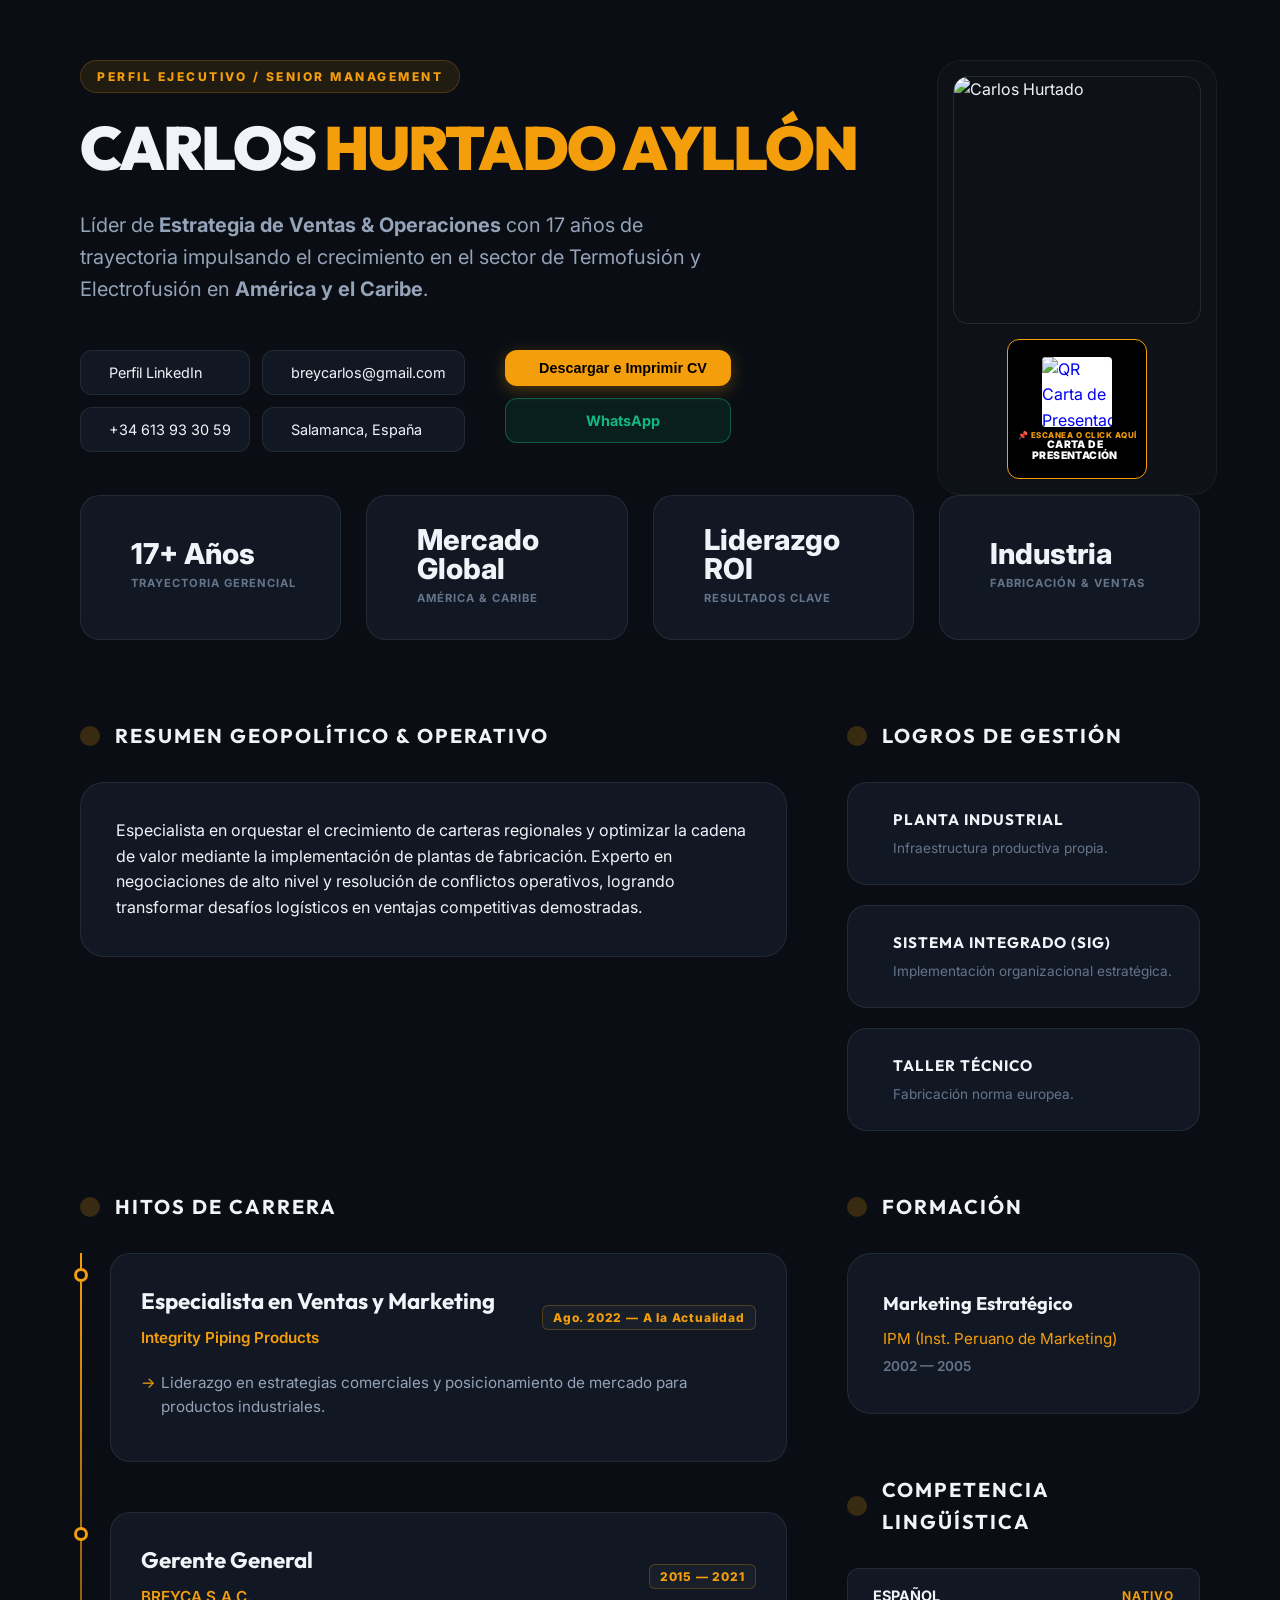
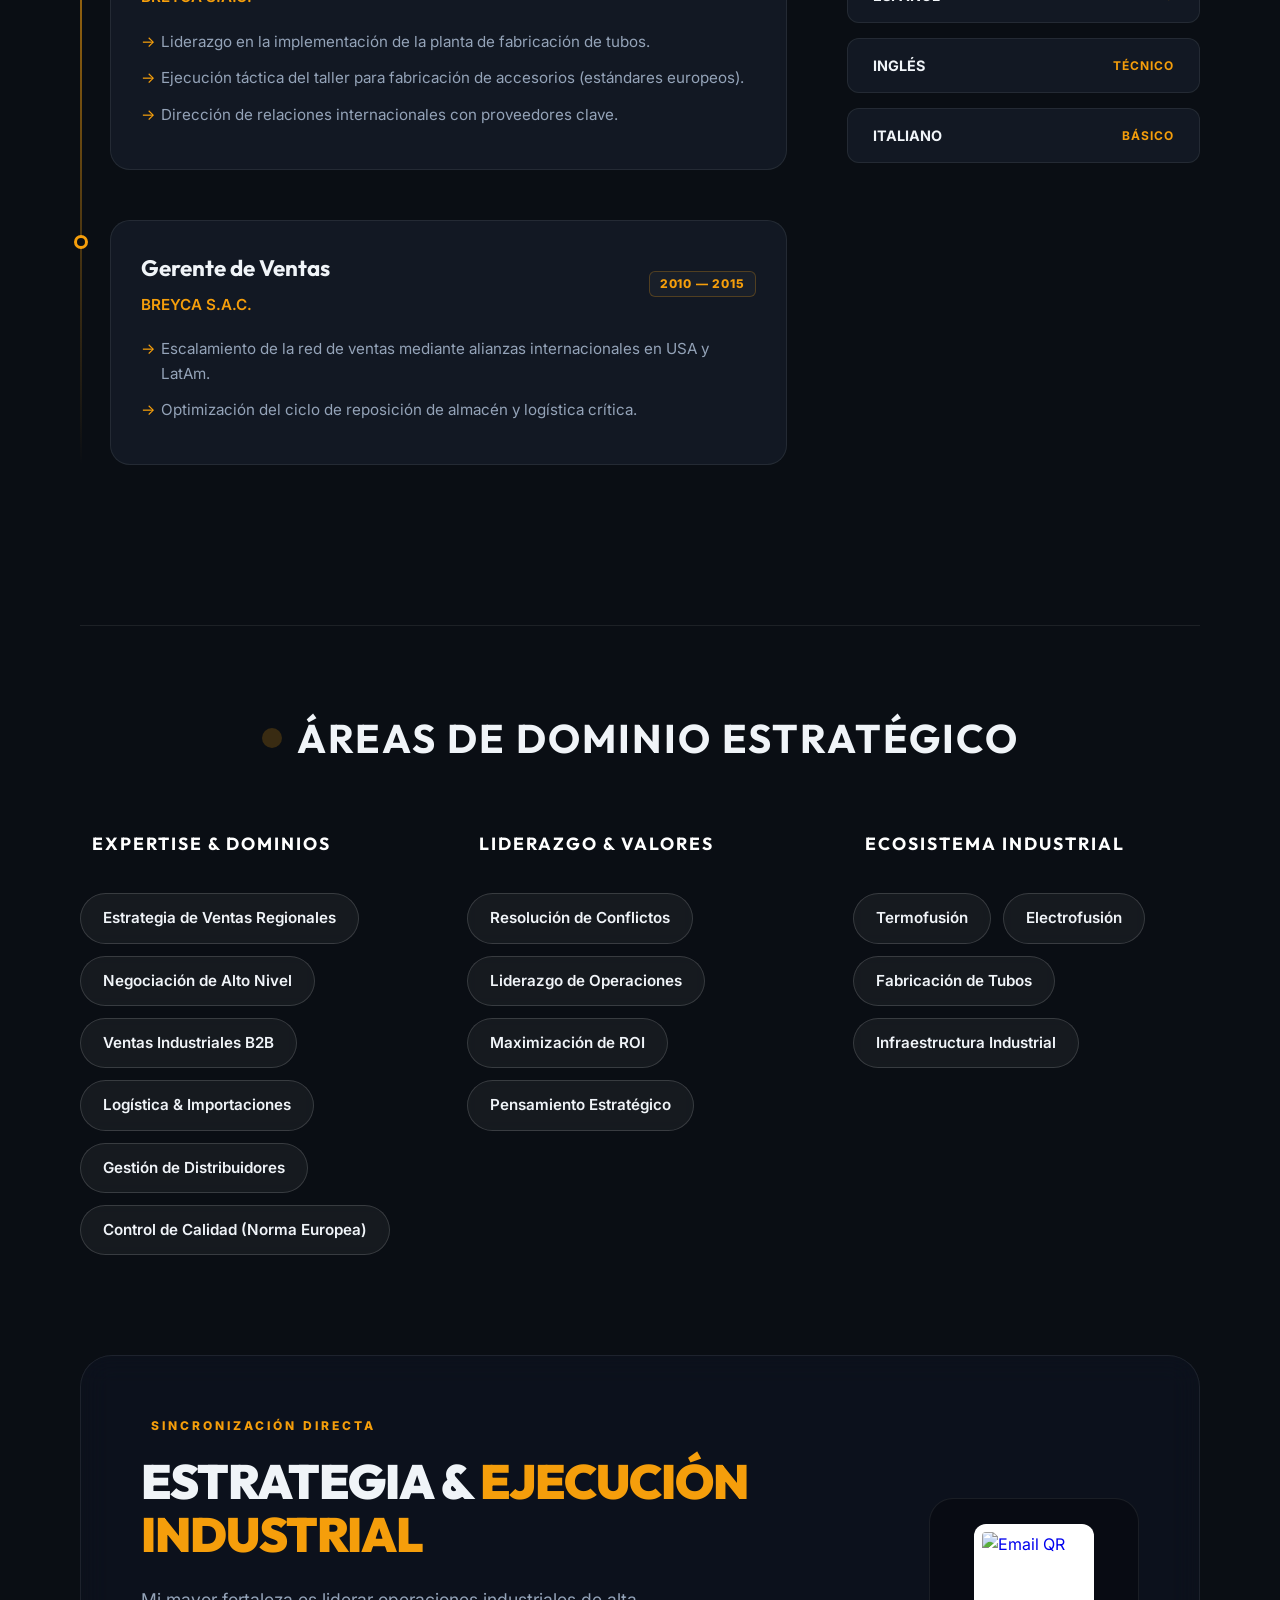
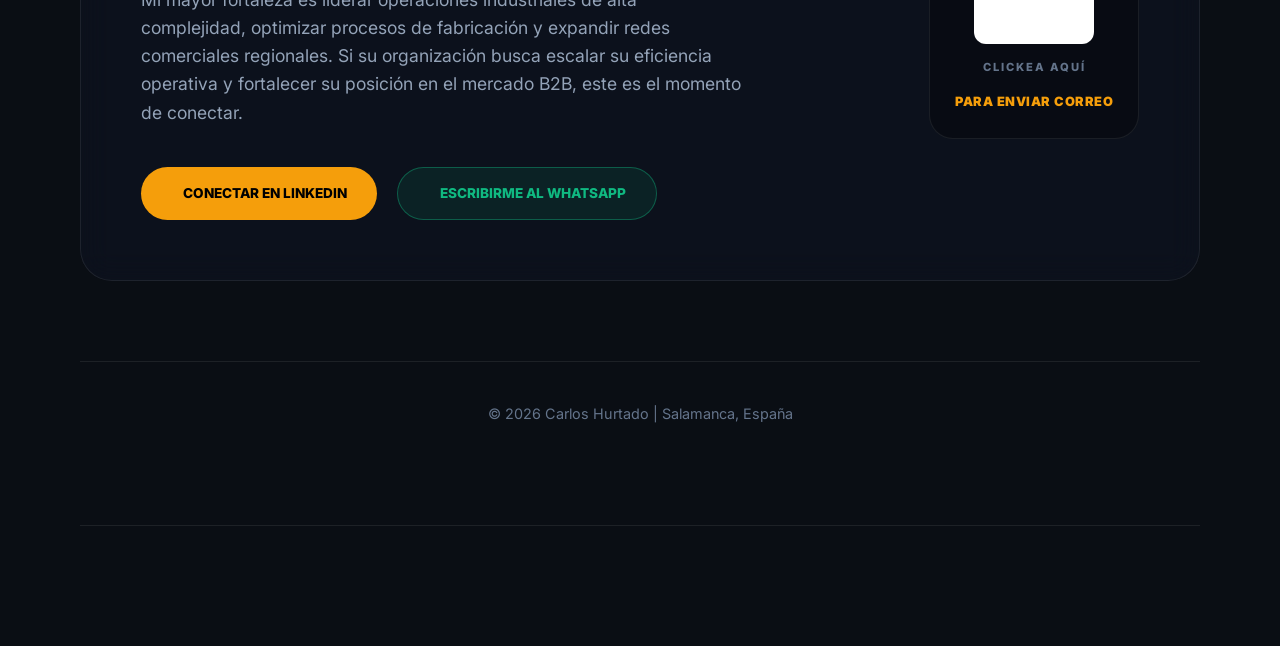
==== index.html @ 8d62ec19 "Update index.html" ====
<!DOCTYPE html>
<html lang="es">
<head>
    <meta charset="UTF-8">
    <meta name="viewport" content="width=device-width, initial-scale=1.0">
    <title>Carlos Hurtado | Senior Executive Manager - Industrial & Supply Chain</title>
    <!-- Google Fonts: Inter & Outfit -->
    <link rel="preconnect" href="https://fonts.googleapis.com">
    <link rel="preconnect" href="https://fonts.gstatic.com" crossorigin>
    <link href="https://fonts.googleapis.com/css2?family=Inter:wght@300;400;600;700&family=Outfit:wght@400;700;800&display=swap" rel="stylesheet">
    <!-- Ionicons -->
    <script type="module" src="https://unpkg.com/ionicons@7.1.0/dist/ionicons/ionicons.esm.js"></script>
    <script nomodule src="https://unpkg.com/ionicons@7.1.0/dist/ionicons/ionicons.js"></script>
    <link rel="stylesheet" href="style.css?v=5.0">
    <style>
        /* INLINE CSS TO CRUSH SAFARI CACHE ISSUES */
        @media (max-width: 768px) {
            /* TABS LOGIC - 2 TABS EXTREMELY SPECIFIC */
            /* Tab 1: PERFIL */
            body.tab-perfil .sidebar-column,
            body.tab-perfil #section-skills,
            body.tab-perfil .executive-synchro-footer {
                display: none !important;
            }

            body.tab-perfil #section-hero,
            body.tab-perfil .metrics-grid,
            body.tab-perfil .main-column {
                display: block !important;
            }

            /* Tab 2: CAMPOS */
            body.tab-campos #section-hero,
            body.tab-campos .metrics-grid,
            body.tab-campos .main-column {
                display: none !important;
            }

            body.tab-campos .sidebar-column,
            body.tab-campos #section-skills {
                display: block !important;
            }

            body.tab-campos .executive-synchro-footer {
                display: flex !important;
                margin-top: 0;
            }
        }
    </style>
</head>
<body class="dark-theme tab-perfil">
    <div class="web-cv-container">
        <!-- Hero Section -->
        <div class="hero-section" id="section-hero">
            <div class="hero-content">
                <div class="hero-text">
                    <div class="executive-badge">PERFIL EJECUTIVO / SENIOR MANAGEMENT</div>
                    <h1 class="hero-name">CARLOS <span class="accent-text">HURTADO AYLLÓN</span></h1>
                    <p class="hero-role">
                        Líder de <b>Estrategia de Ventas & Operaciones</b> con 17 años de trayectoria impulsando el crecimiento en el sector de Termofusión y Electrofusión en <b>América y el Caribe</b>.
                    </p>
                    
                    <div class="contact-interface">
                        <div class="contact-left-grid">
                            <a href="https://www.linkedin.com/in/carlos-alberto-hurtado-ayllon-55a14358" target="_blank" class="info-pill">
                                <ion-icon name="logo-linkedin" class="icon-linkedin"></ion-icon>
                                <span>Perfil LinkedIn</span>
                            </a>
                            <a href="mailto:breycarlos@gmail.com" class="info-pill">
                                <ion-icon name="mail" class="icon-email"></ion-icon>
                                <span>breycarlos@gmail.com</span>
                            </a>
                            <a href="tel:+34613933059" class="info-pill">
                                <ion-icon name="call" class="icon-phone"></ion-icon>
                                <span>+34 613 93 30 59</span>
                            </a>
                            <div class="info-pill">
                                <ion-icon name="location" class="icon-location"></ion-icon>
                                <span>Salamanca, España</span>
                            </div>
                        </div>
                        <div class="contact-right-actions">
                            <button type="button" onclick="window.print();" class="action-btn download-btn" id="downloadBtn">
                                <ion-icon name="cloud-download-outline"></ion-icon>
                                <span>Descargar e Imprimir CV</span>
                            </button>
                            <a href="https://wa.me/34613933059" target="_blank" class="action-btn whatsapp-btn">
                                <ion-icon name="logo-whatsapp"></ion-icon>
                                <span>WhatsApp</span>
                            </a>
                        </div>
                    </div>
                </div>

                <div class="hero-visual-container">
                    <div class="hero-sidebar">
                        <div class="profile-photo-container">
                            <img src="foto carlos1.png" alt="Carlos Hurtado" class="profile-photo">
                        </div>
                        <!-- Interaction Card: Letter & QR -->
                        <div class="qr-impact-footer">
                            <a href="carta.html" class="cover-letter-card">
                                <div class="qr-visual">
                                <!-- Real QR Code Generator API -->
                                <img src="https://quickchart.io/qr?text=carta.html&size=150&margin=1" alt="QR Carta de Presentación" style="width: 100%; height: 100%; border-radius: 4px;">
                            </div>
                                <div class="card-footer-info">
                                    <span class="qr-instruction">📌 ESCANEA O CLICK AQUÍ</span>
                                    <div class="cta-line">
                                        <span class="cta-text">CARTA DE PRESENTACIÓN</span>
                                        <ion-icon name="open-outline" style="color: #fff; font-size: 0.8rem;"></ion-icon>
                                    </div>
                                </div>
                            </a>
                        </div>
                    </div>
                </div>
            </div>

        <!-- Metric Cards Grid -->
        <div class="metrics-grid" id="section-metrics">
            <div class="metric-card">
                <ion-icon name="time-outline" class="metric-icon"></ion-icon>
                <div class="metric-content">
                    <span class="metric-value">17+ Años</span>
                    <span class="metric-label">TRAYECTORIA GERENCIAL</span>
                </div>
            </div>
            <div class="metric-card">
                <ion-icon name="globe-outline" class="metric-icon"></ion-icon>
                <div class="metric-content">
                    <span class="metric-value">Mercado Global</span>
                    <span class="metric-label">AMÉRICA & CARIBE</span>
                </div>
            </div>
            <div class="metric-card">
                <ion-icon name="trending-up-outline" class="metric-icon"></ion-icon>
                <div class="metric-content">
                    <span class="metric-value">Liderazgo ROI</span>
                    <span class="metric-label">RESULTADOS CLAVE</span>
                </div>
            </div>
            <div class="metric-card">
                <ion-icon name="business-outline" class="metric-icon"></ion-icon>
                <div class="metric-content">
                    <span class="metric-value">Industria</span>
                    <span class="metric-label">FABRICACIÓN & VENTAS</span>
                </div>
            </div>
        </div>

        <!-- PAGE 1 BLOCK: Resumen + Logros -->
        <div class="content-layout" id="layout-1">
            <div class="main-column">
                <section class="content-section">
                    <div class="section-header">
                        <ion-icon name="analytics-outline"></ion-icon>
                        <h2>Resumen Geopolítico & Operativo</h2>
                    </div>
                    <div class="glass-card summary-card">
                        <p>
                            Especialista en orquestar el crecimiento de carteras regionales y optimizar la cadena de valor mediante la implementación de plantas de fabricación. Experto en negociaciones de alto nivel y resolución de conflictos operativos, logrando transformar desafíos logísticos en ventajas competitivas demostradas.
                        </p>
                    </div>
                </section>
            </div>

            <div class="sidebar-column">
                <section class="content-section">
                    <div class="section-header">
                        <ion-icon name="trophy-outline"></ion-icon>
                        <h2>Logros de Gestión</h2>
                    </div>
                    <div class="evolution-list">
                        <div class="evolution-item">
                            <ion-icon name="business-outline" class="evolution-icon"></ion-icon>
                            <div class="evolution-info">
                                <h3>PLANTA INDUSTRIAL</h3>
                                <p>Infraestructura productiva propia.</p>
                            </div>
                        </div>
                        <div class="evolution-item">
                            <ion-icon name="shield-checkmark-outline" class="evolution-icon"></ion-icon>
                            <div class="evolution-info">
                                <h3>SISTEMA INTEGRADO (SIG)</h3>
                                <p>Implementación organizacional estratégica.</p>
                            </div>
                        </div>
                        <div class="evolution-item">
                            <ion-icon name="settings-outline" class="evolution-icon"></ion-icon>
                            <div class="evolution-info">
                                <h3>TALLER TÉCNICO</h3>
                                <p>Fabricación norma europea.</p>
                            </div>
                        </div>
                    </div>
                </section>
            </div>
        </div>

        <!-- PRINT BREAK: Forces NEXT BLOCK to start on Page 2 -->
        <div class="print-page-break"></div>

        <!-- PAGE 2 BLOCK: Hitos de Carrera + Formación + Idiomas -->
        <div class="content-layout" id="layout-2">
            <div class="main-column">
                <section class="content-section">
                    <div class="section-header">
                        <ion-icon name="ribbon-outline"></ion-icon>
                        <h2>Hitos de Carrera</h2>
                    </div>
                    <div class="timeline">
                        <div class="timeline-item">
                            <div class="time-marker"></div>
                            <div class="job-card">
                                <div class="job-header">
                                    <div class="job-title-group">
                                        <h3>Especialista en Ventas y Marketing</h3>
                                        <span class="job-company">Integrity Piping Products</span>
                                    </div>
                                    <span class="job-date">Ago. 2022 — A la Actualidad</span>
                                </div>
                                <ul class="job-highlights">
                                    <li>Liderazgo en estrategias comerciales y posicionamiento de mercado para productos industriales.</li>
                                </ul>
                            </div>
                        </div>

                        <div class="timeline-item">
                            <div class="time-marker"></div>
                            <div class="job-card">
                                <div class="job-header">
                                    <div class="job-title-group">
                                        <h3>Gerente General</h3>
                                        <span class="job-company">BREYCA S.A.C.</span>
                                    </div>
                                    <span class="job-date">2015 — 2021</span>
                                </div>
                                <ul class="job-highlights">
                                    <li>Liderazgo en la implementación de la planta de fabricación de tubos.</li>
                                    <li>Ejecución táctica del taller para fabricación de accesorios (estándares europeos).</li>
                                    <li>Dirección de relaciones internacionales con proveedores clave.</li>
                                </ul>
                            </div>
                        </div>

                        <div class="timeline-item">
                            <div class="time-marker"></div>
                            <div class="job-card">
                                <div class="job-header">
                                    <div class="job-title-group">
                                        <h3>Gerente de Ventas</h3>
                                        <span class="job-company">BREYCA S.A.C.</span>
                                    </div>
                                    <span class="job-date">2010 — 2015</span>
                                </div>
                                <ul class="job-highlights">
                                    <li>Escalamiento de la red de ventas mediante alianzas internacionales en USA y LatAm.</li>
                                    <li>Optimización del ciclo de reposición de almacén y logística crítica.</li>
                                </ul>
                            </div>
                        </div>
                    </div>
                </section>
            </div>

            <div class="sidebar-column">
                <section class="content-section">
                    <div class="section-header">
                        <ion-icon name="school-outline"></ion-icon>
                        <h2>Formación</h2>
                    </div>
                    <div class="glass-card education-card">
                        <h3>Marketing Estratégico</h3>
                        <p class="edu-inst">IPM (Inst. Peruano de Marketing)</p>
                        <p class="edu-date">2002 — 2005</p>
                    </div>
                </section>

                <section class="content-section">
                    <div class="section-header">
                        <ion-icon name="language-outline"></ion-icon>
                        <h2>Competencia Lingüística</h2>
                    </div>
                    <div class="languages-grid">
                        <div class="lang-tag">ESPAÑOL<span>Nativo</span></div>
                        <div class="lang-tag">INGLÉS<span>Técnico</span></div>
                        <div class="lang-tag">ITALIANO<span>Básico</span></div>
                    </div>
                </section>
            </div>
        </div>

        <footer class="footer-skills" id="section-skills">
            <div class="section-header center">
                <ion-icon name="analytics-outline"></ion-icon>
                <h2>Áreas de Dominio Estratégico</h2>
            </div>
            
            <div class="skills-universe">
                <div class="skill-group">
                    <h3><ion-icon name="people-outline"></ion-icon> Expertise & Dominios</h3>
                    <div class="skill-tags">
                        <span>Estrategia de Ventas Regionales</span>
                        <span>Negociación de Alto Nivel</span>
                        <span>Ventas Industriales B2B</span>
                        <span>Logística & Importaciones</span>
                        <span>Gestión de Distribuidores</span>
                        <span>Control de Calidad (Norma Europea)</span>
                    </div>
                </div>
                <div class="skill-group">
                    <h3><ion-icon name="ribbon-outline"></ion-icon> Liderazgo & Valores</h3>
                    <div class="skill-tags">
                        <span>Resolución de Conflictos</span>
                        <span>Liderazgo de Operaciones</span>
                        <span>Maximización de ROI</span>
                        <span>Pensamiento Estratégico</span>
                    </div>
                </div>
                <div class="skill-group">
                    <h3><ion-icon name="construct-outline"></ion-icon> Ecosistema Industrial</h3>
                    <div class="skill-tags">
                        <span>Termofusión</span>
                        <span>Electrofusión</span>
                        <span>Fabricación de Tubos</span>
                        <span>Infraestructura Industrial</span>
                    </div>
                </div>
            </div>

            <!-- Executive Synchro / Call to Action (Mirroring Hjalmar) - Moved to Final Bottom -->
            <div class="executive-synchro-footer" id="section-synchro">
                <div class="synchro-content">
                    <span class="synchro-tag"><ion-icon name="radio-outline"></ion-icon> SINCRONIZACIÓN DIRECTA</span>
                    <h2>ESTRATEGIA & <span class="accent-text">EJECUCIÓN INDUSTRIAL</span></h2>
                    <p>
                        Mi mayor fortaleza es liderar operaciones industriales de alta complejidad, optimizar procesos de fabricación y expandir redes comerciales regionales. Si su organización busca escalar su eficiencia operativa y fortalecer su posición en el mercado B2B, este es el momento de conectar.
                    </p>
                    <div class="synchro-actions">
                        <a href="https://www.linkedin.com/in/carlos-alberto-hurtado-ayllon-55a14358" target="_blank" class="synchro-btn linkedin-btn">
                            <ion-icon name="logo-linkedin"></ion-icon> CONECTAR EN LINKEDIN
                        </a>
                        <a href="https://wa.me/34613933059" target="_blank" class="synchro-btn whatsapp-btn">
                            <ion-icon name="logo-whatsapp"></ion-icon> ESCRIBIRME AL WHATSAPP
                        </a>
                    </div>
                </div>
                <!-- Interactive Mail QR Box -->
                <div class="synchro-qr-box">
                    <a href="mailto:breycarlos@gmail.com" class="mail-qr-card">
                        <div class="qr-placeholder">
                            <img src="https://quickchart.io/qr?text=mailto:breycarlos@gmail.com&size=120&margin=1" alt="Email QR" style="width: 100%; height: 100%; border-radius: 4px;">
                        </div>
                        <span class="qr-cta-text">CLICKEA AQUÍ</span>
                        <span class="qr-sub-text">PARA ENVIAR CORREO</span>
                    </a>
                </div>
            </div>

            <div class="footer-bottom">
                <span>© 2026 Carlos Hurtado | Salamanca, España</span>
            </div>
        </footer>
    </div>
    
    <!-- MOBILE NAVIGATION TABS (2 Tabs) -->
    <nav class="mobile-nav no-print">
        <button class="nav-item active" onclick="showTab('perfil')">
            <ion-icon name="person-circle-outline"></ion-icon>
            <span>Perfil</span>
        </button>
        <button class="nav-item" onclick="showTab('campos')">
            <ion-icon name="list-outline"></ion-icon>
            <span>Más Info</span>
        </button>
    </nav>

    <!-- JavaScript for Tabs and Download -->
    <script>
        function showTab(tabName) {
            // Update body class for CSS targeting
            document.body.className = 'dark-theme tab-' + tabName;
            
            // Update active nav item status
            const navItems = document.querySelectorAll('.nav-item');
            navItems.forEach(item => {
                item.classList.remove('active');
                if (item.getAttribute('onclick').includes("'" + tabName + "'")) {
                    item.classList.add('active');
                }
            });
            
            // Scroll to top
            window.scrollTo({ top: 0, behavior: 'smooth' });
        }

        document.getElementById('downloadBtn').addEventListener('click', function(e) {
            window.print();
        });
    </script>
</body>
</html>
---- style.css ----
:root {
    --primary-bg: #0a0e14;
    --accent: #f59e0b;
    --accent-glow: rgba(245, 158, 11, 0.2);
    --secondary-bg: #1e293b;
    --glass-bg: rgba(30, 41, 59, 0.4);
    --text-primary: #f0f4f8;
    --text-secondary: #94a3b8;
    --text-muted: #64748b;
    --border-color: rgba(255, 255, 255, 0.08);
    --card-shadow: 0 10px 30px -10px rgba(0, 0, 0, 0.5);
    --transition: all 0.3s cubic-bezier(0.4, 0, 0.2, 1);
}

* { margin: 0; padding: 0; box-sizing: border-box; }

body.dark-theme {
    background-color: var(--primary-bg);
    color: var(--text-primary);
    font-family: 'Inter', sans-serif;
    line-height: 1.6;
    overflow-x: hidden;
}

h1, h2, h3 { font-family: 'Outfit', sans-serif; }

.web-cv-container {
    max-width: 1200px;
    margin: 0 auto;
    padding: 60px 40px;
}

/* HERO SECTION */
.hero-section {
    padding-bottom: 60px;
    margin-bottom: 60px;
    border-bottom: 1px solid var(--border-color);
    position: relative;
}

.hero-content {
    display: flex;
    justify-content: space-between;
    align-items: flex-start;
    gap: 80px;
}

.hero-text { flex: 1; }

.hero-tagline {
    font-size: 0.8rem;
    letter-spacing: 4px;
    font-weight: 700;
    color: var(--accent);
    text-transform: uppercase;
    margin-bottom: 15px;
    display: block;
}

.executive-badge {
    background: rgba(245, 158, 11, 0.1);
    color: var(--accent);
    padding: 6px 16px;
    border-radius: 50px;
    font-size: 0.75rem;
    font-weight: 800;
    letter-spacing: 2.5px;
    display: inline-block;
    margin-bottom: 25px;
    border: 1px solid rgba(245, 158, 11, 0.2);
    text-transform: uppercase;
}

.hero-name {
    font-size: 3.8rem; /* Scaled down to fit one line */
    font-weight: 900;
    line-height: 1;
    margin-bottom: 30px;
    letter-spacing: -2px;
    text-transform: uppercase;
    white-space: nowrap; /* Forces Image to stay on one line */
}

.accent-text {
    color: var(--accent);
}

.accent-text { color: var(--accent); }

.hero-role {
    font-size: 1.25rem;
    color: var(--text-secondary);
    max-width: 650px;
    margin-bottom: 45px;
}

/* CONTACT INTERFACE MATCHING IMAGE 5 */
/* HERO ACTIONS INTERFACE (Matching Image 2) */
.contact-interface {
    margin-top: 35px;
    display: flex;
    justify-content: flex-start;
    align-items: flex-start;
    gap: 40px;
}

.contact-left-grid {
    display: grid;
    grid-template-columns: repeat(2, auto);
    gap: 12px;
}

.info-pill {
    display: flex;
    align-items: center;
    gap: 10px;
    padding: 10px 18px;
    background: var(--glass-bg);
    border: 1px solid var(--border-color);
    border-radius: 12px;
    font-size: 0.9rem;
    color: var(--text-primary);
    text-decoration: none;
    white-space: nowrap;
}

.contact-right-actions {
    display: flex;
    flex-direction: column;
    gap: 12px;
}

.action-btn {
    display: flex;
    align-items: center;
    justify-content: center;
    gap: 10px;
    padding: 10px 24px;
    border-radius: 12px;
    font-size: 0.9rem;
    font-weight: 700;
    text-decoration: none;
    transition: var(--transition);
    min-width: 180px;
}

.download-btn {
    background: var(--accent);
    color: #000;
    border: none;
    outline: none;
    cursor: pointer;
    box-shadow: 0 4px 15px rgba(245, 158, 11, 0.3);
}

.download-btn:hover {
    background: #f59e0b;
    transform: translateY(-2px);
    box-shadow: 0 6px 20px rgba(245, 158, 11, 0.4);
}

.download-btn:active {
    transform: translateY(0);
}

.whatsapp-btn {
    background: transparent;
    border: 1.5px solid #10b981;
    color: #10b981;
}

/* VISUAL CONTAINER & PHOTO */
.hero-visual-container {
    flex-shrink: 0;
}

.profile-frame {
    width: 320px;
    height: 320px;
    border-radius: 24px;
    overflow: hidden;
    border: 1px solid var(--border-color);
    box-shadow: var(--card-shadow);
    /* Removed rotation to fix Image 3 */
}

.profile-img { width: 100%; height: 100%; object-fit: cover; }

/* QR BOX (Updated to look like Image 3 but below photo) */
.hero-visual-container {
    flex: 0 0 280px; /* Reduced further to ensure name fits and sidebar doesn't overflow */
}

.hero-sidebar {
    background: rgba(255, 255, 255, 0.02);
    border: 1px solid rgba(255, 255, 255, 0.05);
    border-radius: 24px; /* More compact radius */
    padding: 15px; /* More compact */
    display: flex;
    flex-direction: column;
    gap: 15px;
    backdrop-filter: blur(10px);
}

.profile-photo-container {
    width: 100%;
    aspect-ratio: 1; /* Standard square photo */
    border-radius: 15px;
    overflow: hidden;
    border: 1px solid rgba(255, 255, 255, 0.1);
}

.profile-photo {
    width: 100%;
    height: 100%;
    object-fit: cover;
}

.qr-impact-footer {
    width: 100%;
}

.cover-letter-card {
    text-decoration: none;
    width: 140px; /* Reduced to ~50% of sidebar width */
    height: 140px; /* Fixed height to force a perfect square */
    margin: 0 auto; /* Center in sidebar */
    background: #000;
    border: 1.5px solid var(--accent);
    border-radius: 12px;
    padding: 8px;
    display: flex;
    flex-direction: column;
    align-items: center;
    justify-content: center;
    gap: 4px;
    transition: var(--transition);
}

.qr-visual {
    width: 70px; /* Scaled down proportionally */
    height: 70px;
    background: #fff;
    border-radius: 4px;
    display: flex;
    align-items: center;
    justify-content: center;
    overflow: hidden;
}

.qr-visual ion-icon { font-size: 3rem; color: #000; }

.qr-instruction {
    display: block;
    color: var(--accent);
    font-weight: 800;
    font-size: 0.5rem; /* Even smaller for perfect fit */
    letter-spacing: 0.5px;
    text-transform: uppercase;
    text-align: center;
    line-height: 1.2;
}

.cta-text {
    font-size: 0.65rem; /* Scaled to fit in one line */
    font-weight: 900;
    color: #fff;
    letter-spacing: 0.4px;
    text-align: center;
    line-height: 1;
}

.cta-line {
    display: flex;
    align-items: center;
    justify-content: center;
    gap: 4px;
    width: 100%;
}

.cta-icon {
    font-size: 0.8rem;
    color: #fff;
    margin-top: -2px; /* Visual center fix */
}

/* METRICS */
.metrics-grid {
    display: grid;
    grid-template-columns: repeat(4, 1fr);
    gap: 25px;
    margin-bottom: 80px;
}

.metric-card {
    background: var(--glass-bg);
    padding: 30px;
    border-radius: 20px;
    border: 1px solid var(--border-color);
    display: flex;
    align-items: center;
    gap: 20px;
    transition: var(--transition);
}

.metric-card:hover { border-color: var(--accent); transform: translateY(-5px); }
.metric-icon { color: var(--accent); font-size: 2.2rem; }
.metric-value { display: block; font-size: 1.8rem; font-weight: 800; line-height: 1; }
.metric-label { font-size: 0.7rem; color: var(--text-muted); font-weight: 700; text-transform: uppercase; letter-spacing: 1px; }

/* CONTENT LAYOUT */
.content-layout { display: grid; grid-template-columns: 8fr 4fr; gap: 60px; }
.content-section { margin-bottom: 60px; }

.section-header { display: flex; align-items: center; gap: 15px; margin-bottom: 30px; }
.section-header h2 { font-size: 1.25rem; text-transform: uppercase; letter-spacing: 2px; }
.section-header ion-icon { font-size: 1.4rem; color: var(--accent); background: var(--accent-glow); padding: 10px; border-radius: 10px; }

.glass-card { background: var(--glass-bg); padding: 35px; border-radius: 24px; border: 1px solid var(--border-color); }

/* TIMELINE */
.timeline { position: relative; padding-left: 30px; }
.timeline::before { content: ''; position: absolute; left: 0; top: 0; bottom: 0; width: 2px; background: linear-gradient(to bottom, var(--accent), transparent); }
.timeline-item { position: relative; margin-bottom: 50px; }
.time-marker { position: absolute; left: -36px; top: 15px; width: 14px; height: 14px; background: var(--primary-bg); border: 3px solid var(--accent); border-radius: 50%; }

.job-card { background: var(--glass-bg); padding: 30px; border-radius: 20px; border: 1px solid var(--border-color); }
.job-header { display: flex; justify-content: space-between; margin-bottom: 20px; }
.job-title-group h3 { font-size: 1.4rem; margin-bottom: 5px; }
.job-company { color: var(--accent); font-weight: 600; font-size: 0.95rem; }
.job-date { 
    background: rgba(255, 255, 255, 0.03); 
    padding: 2px 10px; 
    border-radius: 6px; 
    font-size: 0.75rem; 
    font-weight: 800; 
    border: 1px solid rgba(245, 158, 11, 0.25);
    color: var(--accent);
    letter-spacing: 0.8px;
    height: fit-content;
    align-self: center;
}
.job-highlights { list-style: none; }
.job-highlights li { position: relative; padding-left: 20px; margin-bottom: 12px; color: var(--text-secondary); font-size: 0.95rem; }
.job-highlights li::before { content: '→'; position: absolute; left: 0; color: var(--accent); }

/* SIDEBAR LISTS */
.evolution-list { display: flex; flex-direction: column; gap: 20px; }
.evolution-item { display: flex; align-items: center; gap: 20px; padding: 25px; background: var(--glass-bg); border-radius: 20px; border: 1px solid var(--border-color); transition: var(--transition); }
.evolution-item:hover { transform: translateX(10px); border-color: var(--accent); }
.evolution-icon { font-size: 2rem; color: var(--accent); }
.evolution-info h3 { font-size: 0.95rem; letter-spacing: 1px; margin-bottom: 5px; }
.evolution-info p { font-size: 0.85rem; color: var(--text-muted); }

.education-card h3 { font-size: 1.15rem; margin-bottom: 8px; }
.edu-inst { font-size: 0.95rem; color: var(--accent); margin-bottom: 5px; }
.edu-date { font-size: 0.85rem; color: var(--text-muted); font-weight: 600; }

.languages-grid { display: grid; gap: 15px; }
.lang-tag { display: flex; justify-content: space-between; align-items: center; padding: 15px 25px; background: var(--glass-bg); border: 1px solid var(--border-color); border-radius: 12px; font-weight: 700; font-size: 0.9rem; }
.lang-tag span { color: var(--accent); font-size: 0.75rem; text-transform: uppercase; letter-spacing: 1px; }

/* FOOTER DASHBOARD & SYNC */
.footer-skills { margin-top: 100px; padding-top: 80px; border-top: 1px solid var(--border-color); }

/* EXECUTIVE SYNCHRO FOOTER (Hjalmar Style) */
.executive-synchro-footer {
    background: rgba(15, 23, 42, 0.4);
    border: 1px solid var(--border-color);
    border-radius: 32px;
    padding: 60px;
    display: flex;
    justify-content: space-between;
    align-items: center;
    gap: 60px;
    margin-bottom: 80px;
    backdrop-filter: blur(15px);
}

.synchro-content {
    flex: 1;
}

.synchro-tag {
    display: flex;
    align-items: center;
    gap: 10px;
    color: var(--accent);
    font-size: 0.75rem;
    font-weight: 800;
    letter-spacing: 3px;
    margin-bottom: 20px;
}

.synchro-content h2 {
    font-size: 3rem;
    font-weight: 900;
    line-height: 1.1;
    margin-bottom: 25px;
    text-transform: uppercase;
    letter-spacing: -1px;
}

.synchro-content p {
    color: var(--text-secondary);
    font-size: 1.1rem;
    max-width: 600px;
    margin-bottom: 40px;
}

.synchro-actions {
    display: flex;
    gap: 20px;
}

.synchro-btn {
    display: flex;
    align-items: center;
    gap: 12px;
    padding: 15px 30px;
    border-radius: 50px;
    font-weight: 800;
    font-size: 0.85rem;
    text-decoration: none;
    transition: var(--transition);
}

.linkedin-btn {
    background: var(--accent);
    color: #000;
}

.linkedin-btn:hover {
    box-shadow: 0 0 20px var(--accent-glow);
    transform: translateY(-3px);
}

.whatsapp-btn {
    background: rgba(16, 185, 129, 0.1);
    color: #10b981;
    border: 1.5px solid rgba(16, 185, 129, 0.4);
}

.whatsapp-btn:hover {
    background: rgba(16, 185, 129, 0.2);
    transform: translateY(-3px);
}

.synchro-qr-box {
    flex-shrink: 0;
}

.mail-qr-card {
    display: flex;
    flex-direction: column;
    align-items: center;
    gap: 15px;
    background: rgba(0, 0, 0, 0.3);
    border: 1px solid var(--border-color);
    padding: 25px;
    border-radius: 24px;
    text-decoration: none;
    transition: var(--transition);
}

.mail-qr-card:hover {
    border-color: var(--accent);
}

.qr-placeholder {
    width: 120px;
    height: 120px;
    background: #fff;
    border-radius: 12px;
    padding: 8px;
}

.qr-cta-text {
    font-size: 0.7rem;
    font-weight: 800;
    color: var(--text-muted);
    letter-spacing: 2px;
}

.qr-sub-text {
    font-size: 0.8rem;
    font-weight: 900;
    color: var(--accent);
    letter-spacing: 0.5px;
}

/* HIGH VISIBILITY SECTION HEADERS */
.section-header.center { justify-content: center; text-align: center; }
.section-header.center h2 { font-size: 2.5rem; }

.skills-universe { 
    display: grid; 
    grid-template-columns: repeat(3, 1fr); 
    gap: 40px; 
    margin: 60px 0 100px; 
}

.skill-group h3 { 
    display: flex; 
    align-items: center; 
    gap: 12px; 
    font-size: 1.1rem; 
    color: #fff; 
    text-transform: uppercase; 
    letter-spacing: 2px; 
    margin-bottom: 35px; 
}

.skill-tags { 
    display: flex; 
    flex-wrap: wrap; 
    gap: 12px; 
}

.skill-tags span { 
    background: rgba(255, 255, 255, 0.05); 
    border: 1px solid rgba(255, 255, 255, 0.15);
    padding: 12px 22px;
    border-radius: 50px;
    font-size: 0.95rem;
    color: var(--text-primary);
    transition: var(--transition);
    font-weight: 600;
    backdrop-filter: blur(5px);
}

.skill-tags span:hover { 
    border-color: var(--accent); 
    color: #fff; 
    background: rgba(245, 158, 11, 0.15);
    box-shadow: 0 0 20px var(--accent-glow); 
    transform: translateY(-3px);
}

.footer-bottom { 
    border-top: 1px solid var(--border-color); 
    padding: 40px 0; 
    color: var(--text-muted); 
    font-size: 0.9rem; 
    text-align: center; 
}

/* Print break helper - invisible on web */
.print-page-break { display: none; }

/* 🖨️ PRINT OPTIMIZATION (MIRRORING HJALMAR'S EXECUTIVE ENGINE) */
@media print {
    @page {
        size: A4;
        margin: 8mm 10mm;
    }

    /* Absolute Reset & Legibility */
    * {
        -webkit-print-color-adjust: exact !important;
        print-color-adjust: exact !important;
        text-shadow: none !important;
        filter: none !important;
        backdrop-filter: none !important;
    }

    body, html {
        background: white !important;
        color: #0f172a !important;
        font-size: 9pt;
        line-height: 1.25;
    }

    .no-print { display: none !important; }

    /* Force White Backgrounds & High Contrast */
    .web-cv-container, body, main, aside, section, .glass-card, .job-card, .metric-card, .evolution-item, .lang-tag, .executive-synchro-footer {
        background-color: white !important;
        background: white !important;
        border-color: #cbd5e1 !important;
        color: #0f172a !important;
        box-shadow: none !important;
        margin: 0 !important;
    }

    /* Contrast for Bold Elements */
    strong, b, .font-semibold, .font-bold, h1, h2, h3, h4 {
        color: #000000 !important;
        font-weight: 800 !important;
    }

    /* Hjalmar's Amber Contrast Fix */
    .accent-text, .job-company, .edu-inst, .metric-value, .skill-group h3, .synchro-content h2 .accent-text {
        color: #92400e !important; /* Toasted Amber for paper contrast */
    }

    /* Executive Header (Page 1) */
    .hero-section {
        border-bottom: 3px solid #b45309 !important;
        padding-bottom: 15px !important;
        margin-bottom: 20px !important;
        min-height: auto !important;
    }

    .hero-content {
        display: flex !important;
        flex-direction: row !important;
        justify-content: space-between !important;
        align-items: flex-start !important;
    }

    .hero-text {
        flex: 1 !important;
        padding-right: 20px !important;
    }

    .hero-name { font-size: 24pt !important; color: #000 !important; }
    .hero-role { font-size: 11pt !important; color: #1e293b !important; }

    /* Photo Logic - Smaller to reclaim space (32mm) */
    .hero-visual-container {
        width: 32mm !important;
        height: 32mm !important;
        display: block !important;
        flex-shrink: 0 !important;
        margin-top: 5px !important;
    }
    .profile-photo-container { border: 2px solid #b45309 !important; }
    .profile-photo { width: 100% !important; height: 100% !important; display: block !important; opacity: 1 !important; }

    /* Metrics Dashboard (Page 1) */
    .metrics-grid {
        display: grid !important;
        grid-template-columns: repeat(4, 1fr) !important;
        gap: 8px !important;
        border: 1.5px solid #cbd5e1 !important;
        background: #f8fafc !important;
        padding: 10px !important;
        margin-bottom: 20px !important;
        break-inside: avoid;
    }

    /* Layout Columns (Hjalmar Style) */
    .content-layout {
        display: flex !important;
        flex-direction: row !important;
        gap: 15px !important;
        padding-top: 10mm !important;
    }

    /* Print break div: forces Page 2 to start BEFORE Hitos de Carrera */
    .print-page-break {
        display: block !important;
        page-break-before: always !important;
        break-before: always !important;
        height: 0 !important;
        margin: 0 !important;
        padding: 0 !important;
    }

    /* Remove unreliable CSS-only breaks (HTML div takes over) */
    section:has(.ribbon-outline), section:has(.school-outline) {
        page-break-before: auto !important;
    }

    /* Logros de Gestion stays on Page 1 */
    section:has(.trophy-outline) {
        page-break-before: auto !important;
    }

    /* Ensure Career Milestones doesn't break internally if possible */
    .timeline {
        break-inside: avoid;
    }

    /* Make sure Education stays on Page 2 */
    .education-card {
        break-inside: avoid !important;
    }

    .main-column { flex: 2 !important; border-right: 1px solid #e2e8f0 !important; padding-right: 15px !important; }
    .sidebar-column { flex: 1 !important; padding-left: 5px !important; }

    /* Page 3: Strategic Domains */
    .footer-skills { 
        page-break-before: always; 
        padding-top: 10mm !important;
        background: white !important;
    }

    .skills-universe {
        display: grid !important;
        grid-template-columns: 1fr 1fr 1fr !important;
        gap: 10px !important;
    }

    .skill-tags span {
        background: #f1f5f9 !important;
        color: #000 !important;
        font-size: 8pt !important;
        border: 1.5px solid #cbd5e1 !important;
        padding: 2px 6px !important;
        font-weight: 700 !important;
    }

    /* Management Achievements (Optimized Size) */
    .evolution-item {
        break-inside: avoid !important;
        padding: 6px !important;
        margin-bottom: 5px !important;
        border: 1px solid #e2e8f0 !important;
    }
    .evolution-info h3 { font-size: 8.5pt !important; }
    .evolution-info p { font-size: 7.5pt !important; }

    /* Hide Web Interactivity & Requested Sections */
    .download-btn, .whatsapp-btn, .qr-impact-footer, .synchro-actions, .cta-icon, .metric-icon, .synchro-qr-box, .executive-synchro-footer {
        display: none !important;
    }
}

/* 📱 MOBILE CONFIGURATION (Executive Engine v2) */
@media (max-width: 1024px) {
    .web-cv-container { padding: 40px 30px; }
    .hero-content { flex-direction: column; align-items: center; text-align: center; gap: 40px; }
    .hero-name { font-size: 3rem; white-space: normal; }
    .hero-role { margin: 0 auto 40px; }
    
    .contact-interface { 
        flex-direction: column; 
        align-items: center; 
        width: 100%; 
        gap: 25px; 
    }
    
    /* Contact bubbles as small chips (Hjalmar Style) */
    .contact-left-grid { 
        display: flex;
        flex-wrap: wrap;
        justify-content: center;
        gap: 10px;
        width: 100%; 
    }
    
    .info-pill {
        flex: 0 1 auto;
        padding: 8px 16px;
        font-size: 0.85rem;
        height: auto;
    }

    /* Action buttons as grouped chips */
    .contact-right-actions { 
        flex-direction: row;
        flex-wrap: wrap;
        justify-content: center;
        gap: 10px;
        width: 100%; 
    }
    
    .action-btn { 
        flex: 0 1 auto; 
        min-width: auto;
        padding: 10px 20px;
    }

    /* Metrics as full-width boxes (Image 2 request) */
    .metrics-grid { 
        grid-template-columns: 1fr; 
        gap: 15px; 
    }
    
    .metric-card {
        width: 100%;
        justify-content: flex-start;
        padding: 25px;
    }

    .content-layout { grid-template-columns: 1fr; gap: 40px; }
    .skills-universe { grid-template-columns: 1fr; gap: 30px; }
    .executive-synchro-footer { flex-direction: column; text-align: center; padding: 40px 20px; gap: 40px; }
    .synchro-content p { margin-left: auto; margin-right: auto; }
    .synchro-actions { justify-content: center; flex-direction: row; flex-wrap: wrap; width: 100%; }
    .synchro-btn { flex: 0 1 auto; justify-content: center; }
}
/* NAVIGATION COMPONENT STYLES (Base) */
.mobile-nav {
    display: none; /* Desktop hidden */
    position: fixed;
    bottom: 0;
    left: 0;
    right: 0;
    background: rgba(10, 14, 20, 0.98);
    backdrop-filter: blur(20px);
    -webkit-backdrop-filter: blur(20px);
    border-top: 1px solid rgba(255, 255, 255, 0.1);
    padding: 12px 10px 15px;
    z-index: 9999;
    justify-content: space-around;
    align-items: center;
    box-shadow: 0 -10px 40px rgba(0,0,0,0.8);
}

.nav-item {
    background: none;
    border: none;
    display: flex;
    flex-direction: column;
    align-items: center;
    gap: 5px;
    color: var(--text-secondary);
    cursor: pointer;
    transition: var(--transition);
    flex: 1;
    outline: none;
}

.nav-item ion-icon {
    font-size: 1.6rem;
}

.nav-item span {
    font-size: 0.65rem;
    font-weight: 800;
    text-transform: uppercase;
    letter-spacing: 0.5px;
}

.nav-item.active {
    color: var(--accent);
}

.nav-item.active ion-icon {
    transform: translateY(-2px);
    filter: drop-shadow(0 0 8px var(--accent-glow));
}

/* 📲 SMARTPHONE OPTIMIZATION (Tab System) */
@media (max-width: 768px) {
    .mobile-nav { display: flex; }

    .web-cv-container { padding: 30px 15px 100px; } /* Bottom padding for nav */

    .hero-name { font-size: 2.2rem; letter-spacing: -1px; }
    .executive-badge { font-size: 0.65rem; padding: 4px 12px; }
    
    .info-pill { font-size: 0.8rem; padding: 6px 12px; }
    .action-btn { padding: 8px 16px; font-size: 0.85rem; }

    .metric-card { padding: 20px; gap: 15px; }
    .metric-value { font-size: 1.5rem; }
    
    .glass-card, .job-card { padding: 20px; }
    .timeline { padding-left: 20px; }
    .job-title-group h3 { font-size: 1.1rem; }
    .job-header { flex-direction: column; gap: 10px; }

    /* TABS LOGIC - 2 TABS EXTREMELY SPECIFIC */
    /* Tab 1: PERFIL */
    body.tab-perfil .sidebar-column,
    body.tab-perfil #section-skills,
    body.tab-perfil .executive-synchro-footer {
        display: none !important;
    }

    body.tab-perfil #section-hero,
    body.tab-perfil .metrics-grid,
    body.tab-perfil .main-column {
        display: block !important;
    }

    /* Tab 2: CAMPOS */
    body.tab-campos #section-hero,
    body.tab-campos .metrics-grid,
    body.tab-campos .main-column {
        display: none !important;
    }

    body.tab-campos .sidebar-column,
    body.tab-campos #section-skills {
        display: block !important;
    }
    
    body.tab-campos .executive-synchro-footer {
        display: flex !important;
        margin-top: 0;
    }
    
    /* ALWAYS hide print breaks on mobile */
    .print-page-break { display: none !important; }
}
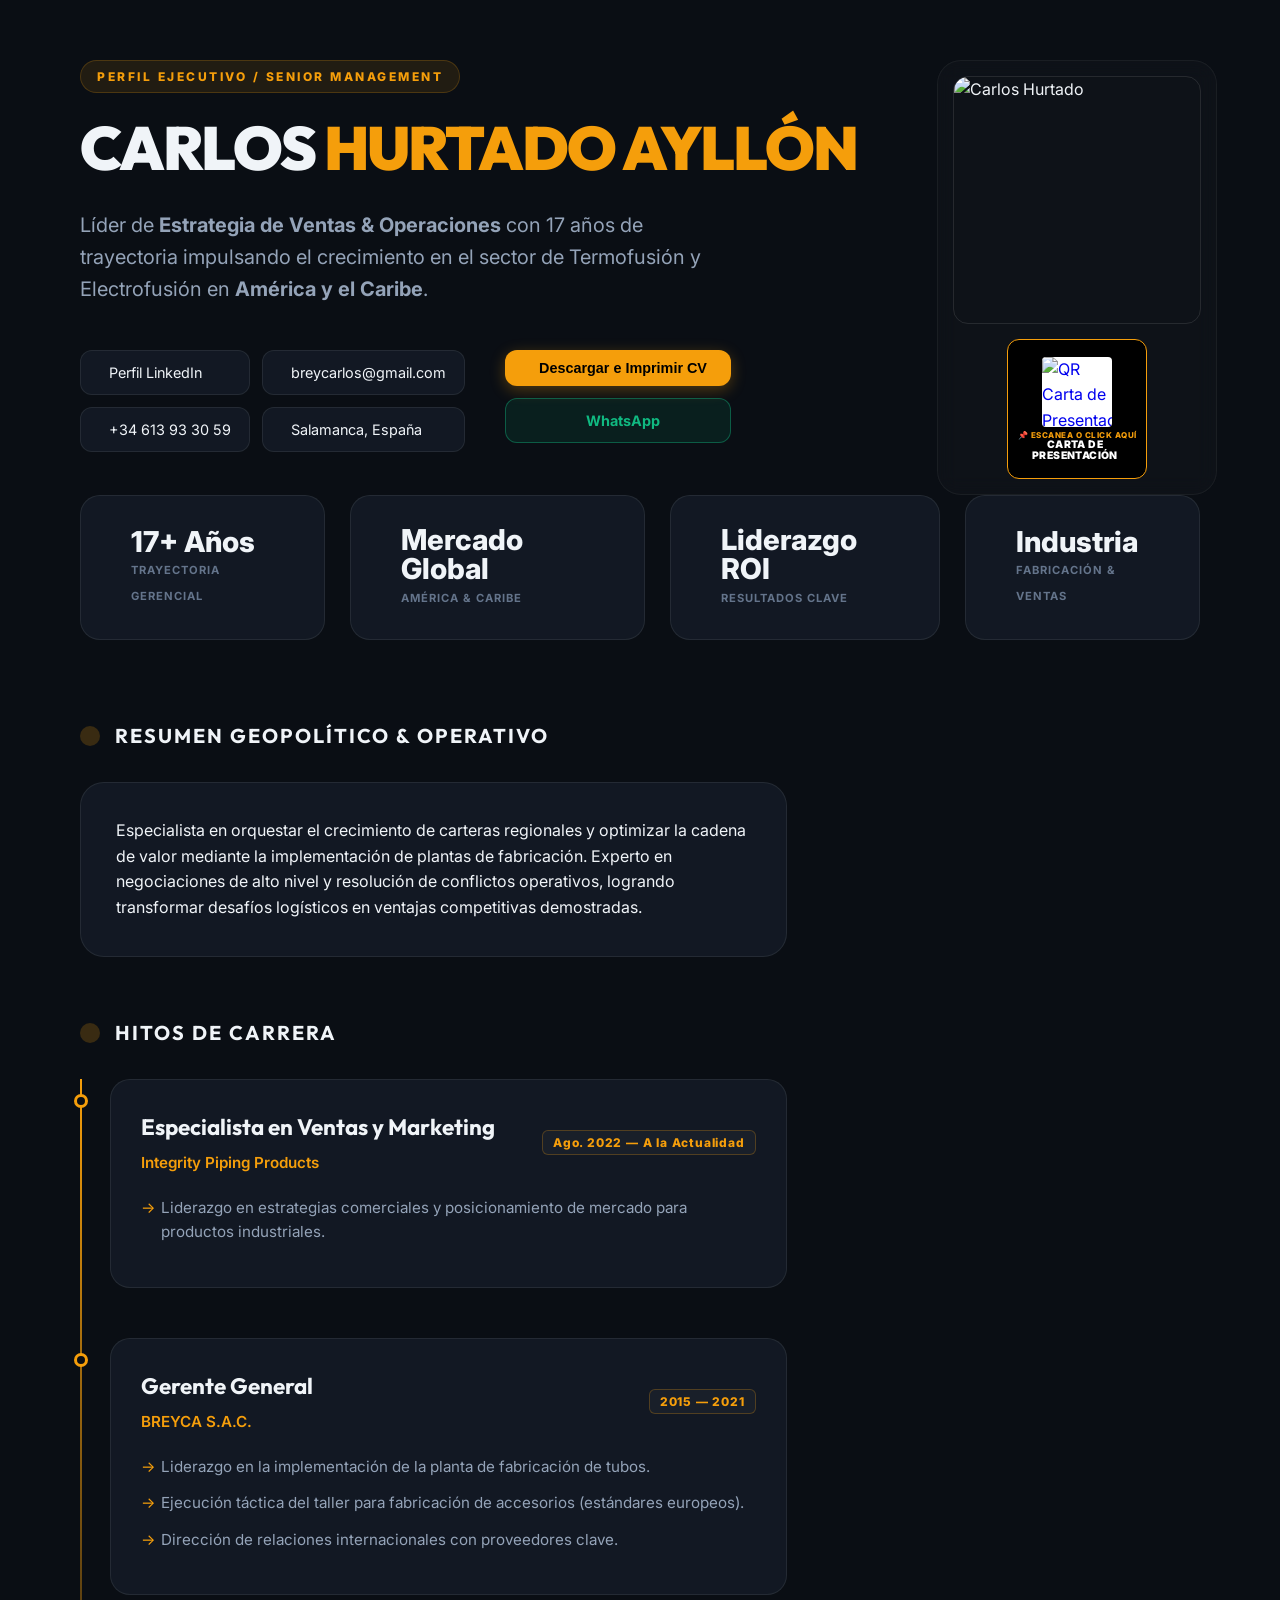
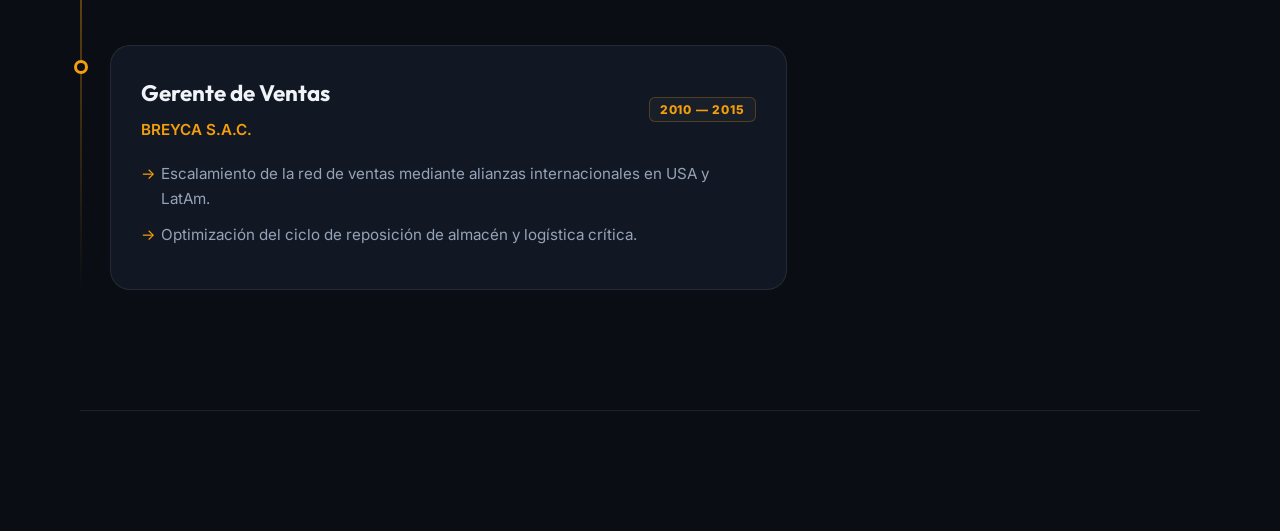
==== commit 8ba75bda: "Update index.html" ====
--- a/index.html
+++ b/index.html
@@ -11,42 +11,7 @@
     <!-- Ionicons -->
     <script type="module" src="https://unpkg.com/ionicons@7.1.0/dist/ionicons/ionicons.esm.js"></script>
     <script nomodule src="https://unpkg.com/ionicons@7.1.0/dist/ionicons/ionicons.js"></script>
-    <link rel="stylesheet" href="style.css?v=5.0">
-    <style>
-        /* INLINE CSS TO CRUSH SAFARI CACHE ISSUES */
-        @media (max-width: 768px) {
-            /* TABS LOGIC - 2 TABS EXTREMELY SPECIFIC */
-            /* Tab 1: PERFIL */
-            body.tab-perfil .sidebar-column,
-            body.tab-perfil #section-skills,
-            body.tab-perfil .executive-synchro-footer {
-                display: none !important;
-            }
-
-            body.tab-perfil #section-hero,
-            body.tab-perfil .metrics-grid,
-            body.tab-perfil .main-column {
-                display: block !important;
-            }
-
-            /* Tab 2: CAMPOS */
-            body.tab-campos #section-hero,
-            body.tab-campos .metrics-grid,
-            body.tab-campos .main-column {
-                display: none !important;
-            }
-
-            body.tab-campos .sidebar-column,
-            body.tab-campos #section-skills {
-                display: block !important;
-            }
-
-            body.tab-campos .executive-synchro-footer {
-                display: flex !important;
-                margin-top: 0;
-            }
-        }
-    </style>
+    <link rel="stylesheet" href="style.css?v=6.0">
 </head>
 <body class="dark-theme tab-perfil">
     <div class="web-cv-container">
@@ -376,24 +341,46 @@
         </button>
     </nav>
 
-    <!-- JavaScript for Tabs and Download -->
+    <!-- JavaScript para Pestañas -->
     <script>
+        function applyMobileLayout(isPerfil) {
+            document.getElementById('section-hero').style.display = isPerfil ? 'block' : 'none';
+            document.getElementById('section-metrics').style.display = isPerfil ? 'flex' : 'none';
+
+            // Columnas principales → solo en Perfil
+            document.querySelectorAll('.main-column').forEach(function(el) {
+                el.style.display = isPerfil ? 'block' : 'none';
+            });
+
+            // Columnas laterales → solo en Más Info
+            document.querySelectorAll('.sidebar-column').forEach(function(el) {
+                el.style.display = isPerfil ? 'none' : 'block';
+            });
+
+            // Áreas de Dominio Estratégico → solo en Más Info
+            document.getElementById('section-skills').style.display = isPerfil ? 'none' : 'block';
+
+            // Saltos de impresión: siempre ocultos en móvil
+            document.querySelectorAll('.print-page-break').forEach(function(el) { el.style.display = 'none'; });
+        }
+
         function showTab(tabName) {
-            // Update body class for CSS targeting
-            document.body.className = 'dark-theme tab-' + tabName;
-            
-            // Update active nav item status
-            const navItems = document.querySelectorAll('.nav-item');
-            navItems.forEach(item => {
+            // Marcar pestaña activa
+            document.querySelectorAll('.nav-item').forEach(function(item) {
                 item.classList.remove('active');
-                if (item.getAttribute('onclick').includes("'" + tabName + "'")) {
+                if (item.getAttribute('onclick') && item.getAttribute('onclick').indexOf(tabName) !== -1) {
                     item.classList.add('active');
                 }
             });
-            
-            // Scroll to top
-            window.scrollTo({ top: 0, behavior: 'smooth' });
+
+            // Aplicar layout (sin comprobar ancho — los botones solo son visibles en móvil)
+            applyMobileLayout(tabName === 'perfil');
+
+            window.scrollTo(0, 0);
         }
+
+        // Al cargar la página: iniciar en pestaña Perfil
+        applyMobileLayout(true);
 
         document.getElementById('downloadBtn').addEventListener('click', function(e) {
             window.print();
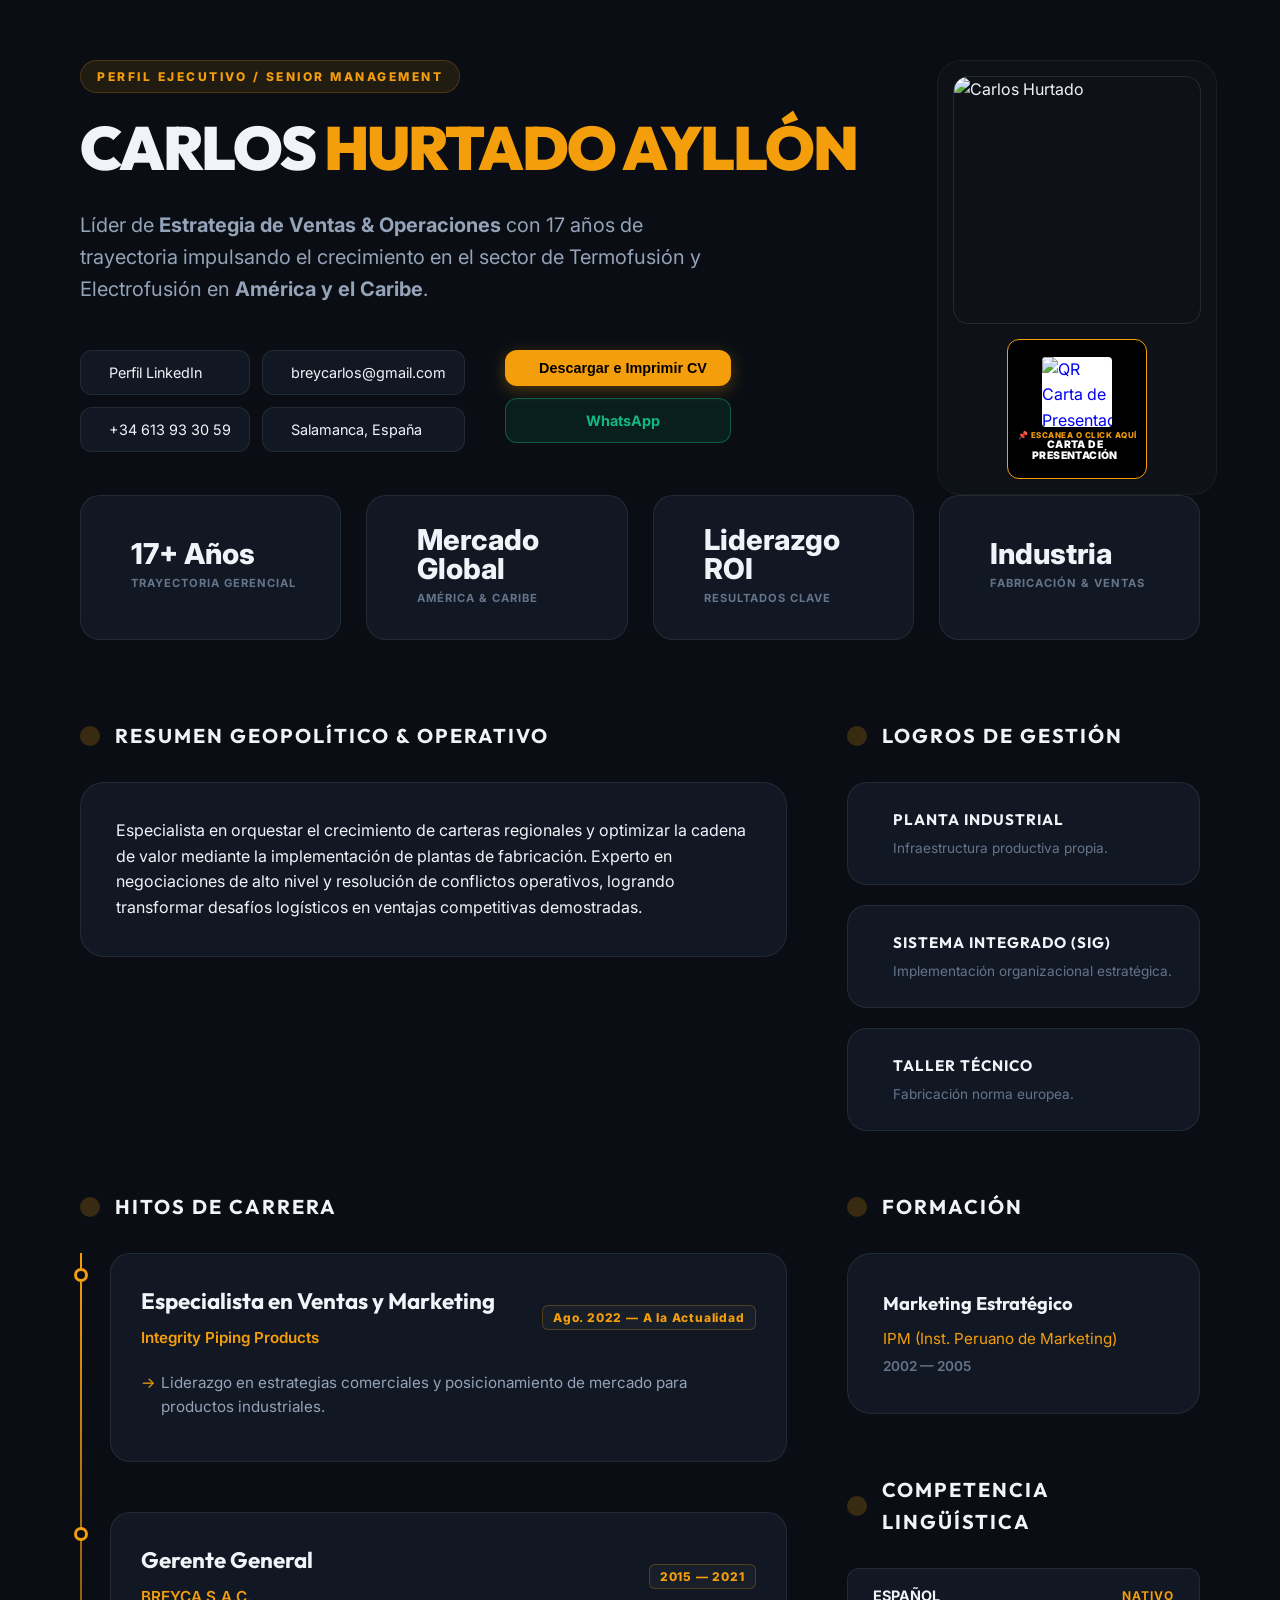
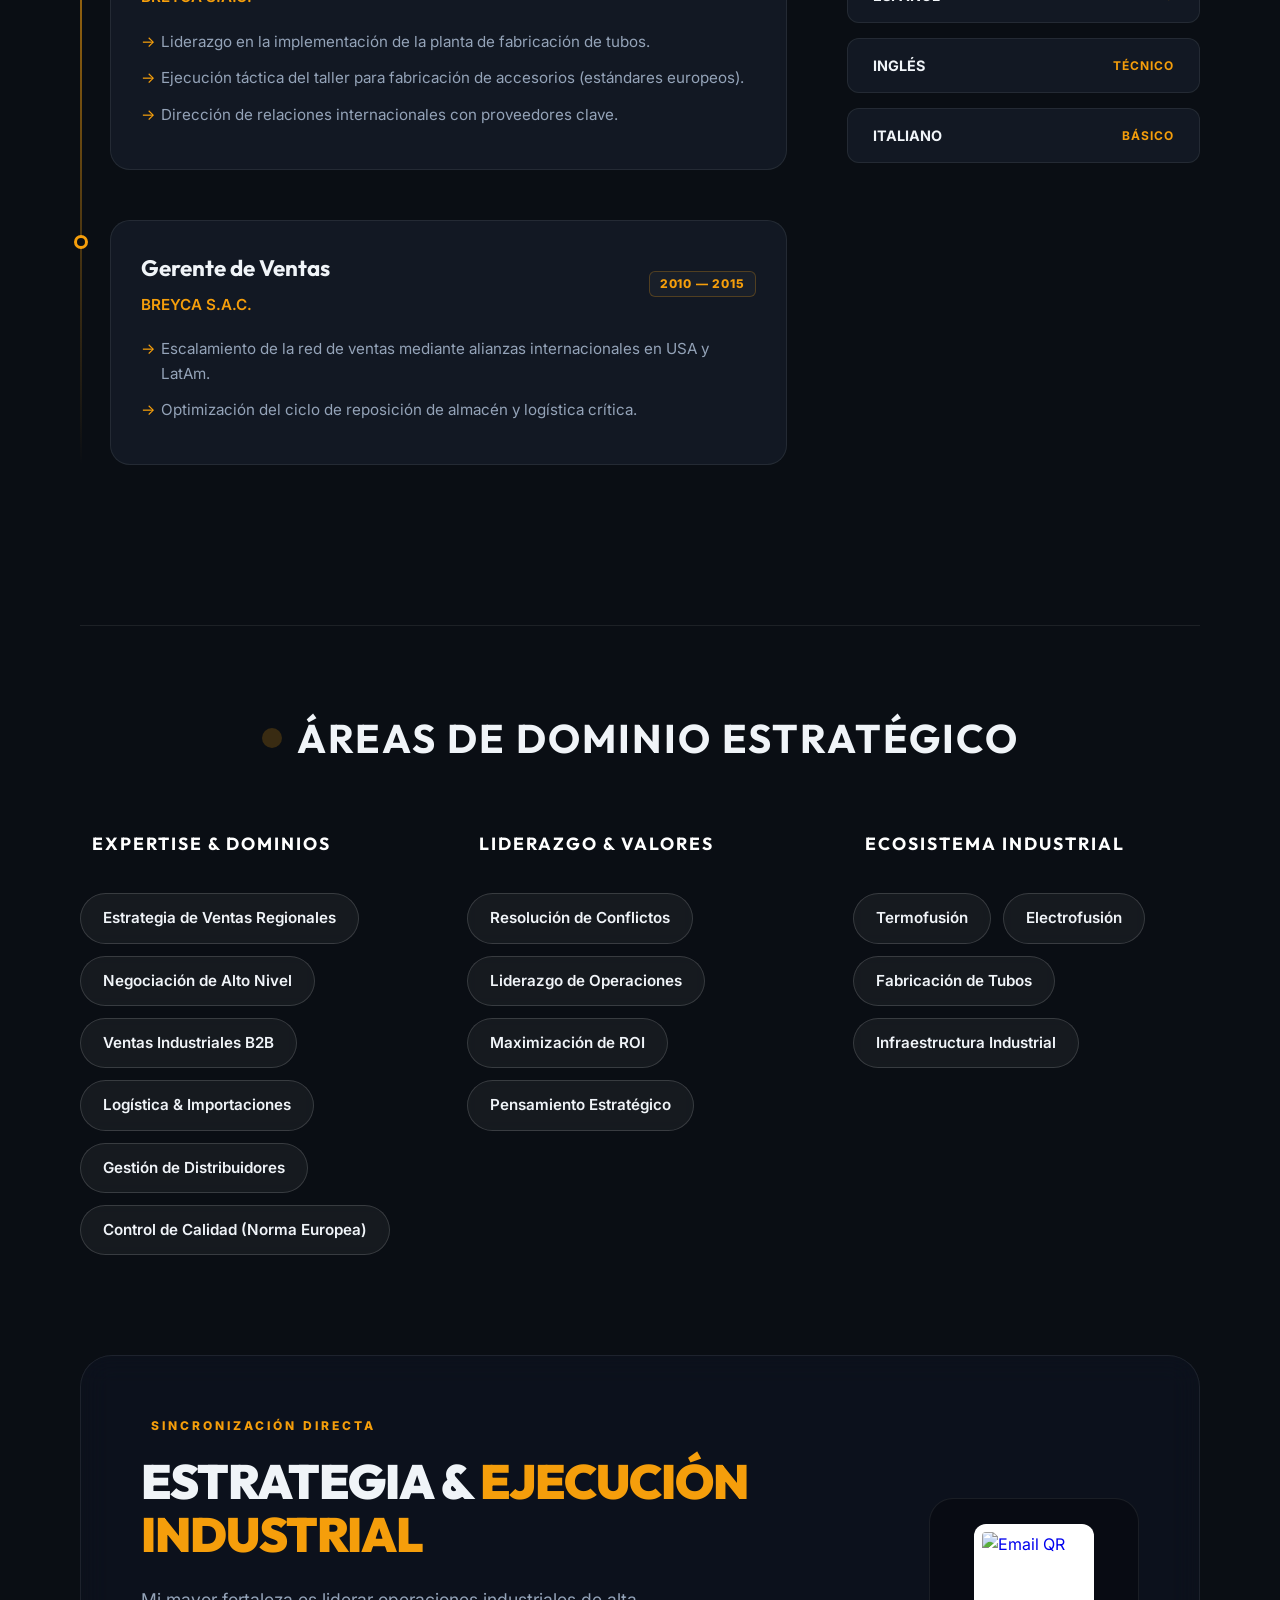
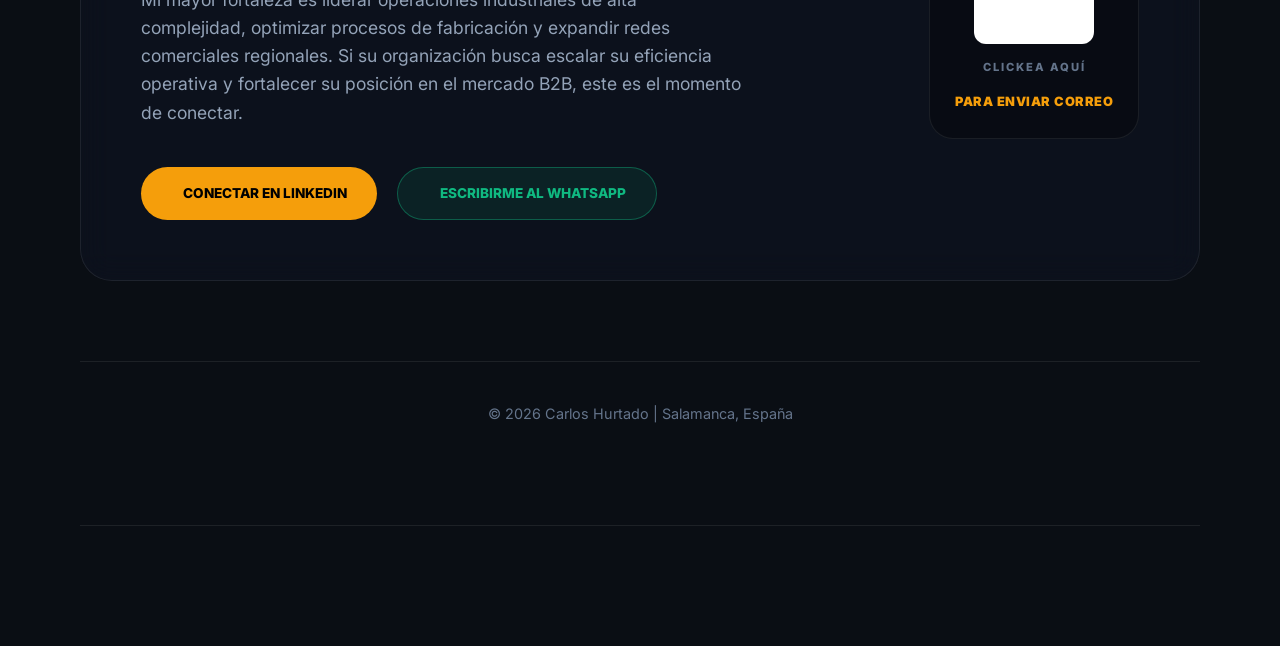
==== commit 90cd2c0d: "Update index.html" ====
--- a/index.html
+++ b/index.html
@@ -343,29 +343,11 @@
 
     <!-- JavaScript para Pestañas -->
     <script>
-        function applyMobileLayout(isPerfil) {
-            document.getElementById('section-hero').style.display = isPerfil ? 'block' : 'none';
-            document.getElementById('section-metrics').style.display = isPerfil ? 'flex' : 'none';
-
-            // Columnas principales → solo en Perfil
-            document.querySelectorAll('.main-column').forEach(function(el) {
-                el.style.display = isPerfil ? 'block' : 'none';
-            });
-
-            // Columnas laterales → solo en Más Info
-            document.querySelectorAll('.sidebar-column').forEach(function(el) {
-                el.style.display = isPerfil ? 'none' : 'block';
-            });
-
-            // Áreas de Dominio Estratégico → solo en Más Info
-            document.getElementById('section-skills').style.display = isPerfil ? 'none' : 'block';
-
-            // Saltos de impresión: siempre ocultos en móvil
-            document.querySelectorAll('.print-page-break').forEach(function(el) { el.style.display = 'none'; });
-        }
-
         function showTab(tabName) {
-            // Marcar pestaña activa
+            // Update body class — CSS will handle ALL visibility via body.tab-X rules
+            document.body.className = 'dark-theme tab-' + tabName;
+
+            // Mark correct nav button as active
             document.querySelectorAll('.nav-item').forEach(function(item) {
                 item.classList.remove('active');
                 if (item.getAttribute('onclick') && item.getAttribute('onclick').indexOf(tabName) !== -1) {
@@ -373,14 +355,11 @@
                 }
             });
 
-            // Aplicar layout (sin comprobar ancho — los botones solo son visibles en móvil)
-            applyMobileLayout(tabName === 'perfil');
-
             window.scrollTo(0, 0);
         }
 
-        // Al cargar la página: iniciar en pestaña Perfil
-        applyMobileLayout(true);
+        // Map the "campos" button to the CSS class "campos"
+        // Body starts as tab-perfil (set in HTML) — CSS handles initial state
 
         document.getElementById('downloadBtn').addEventListener('click', function(e) {
             window.print();
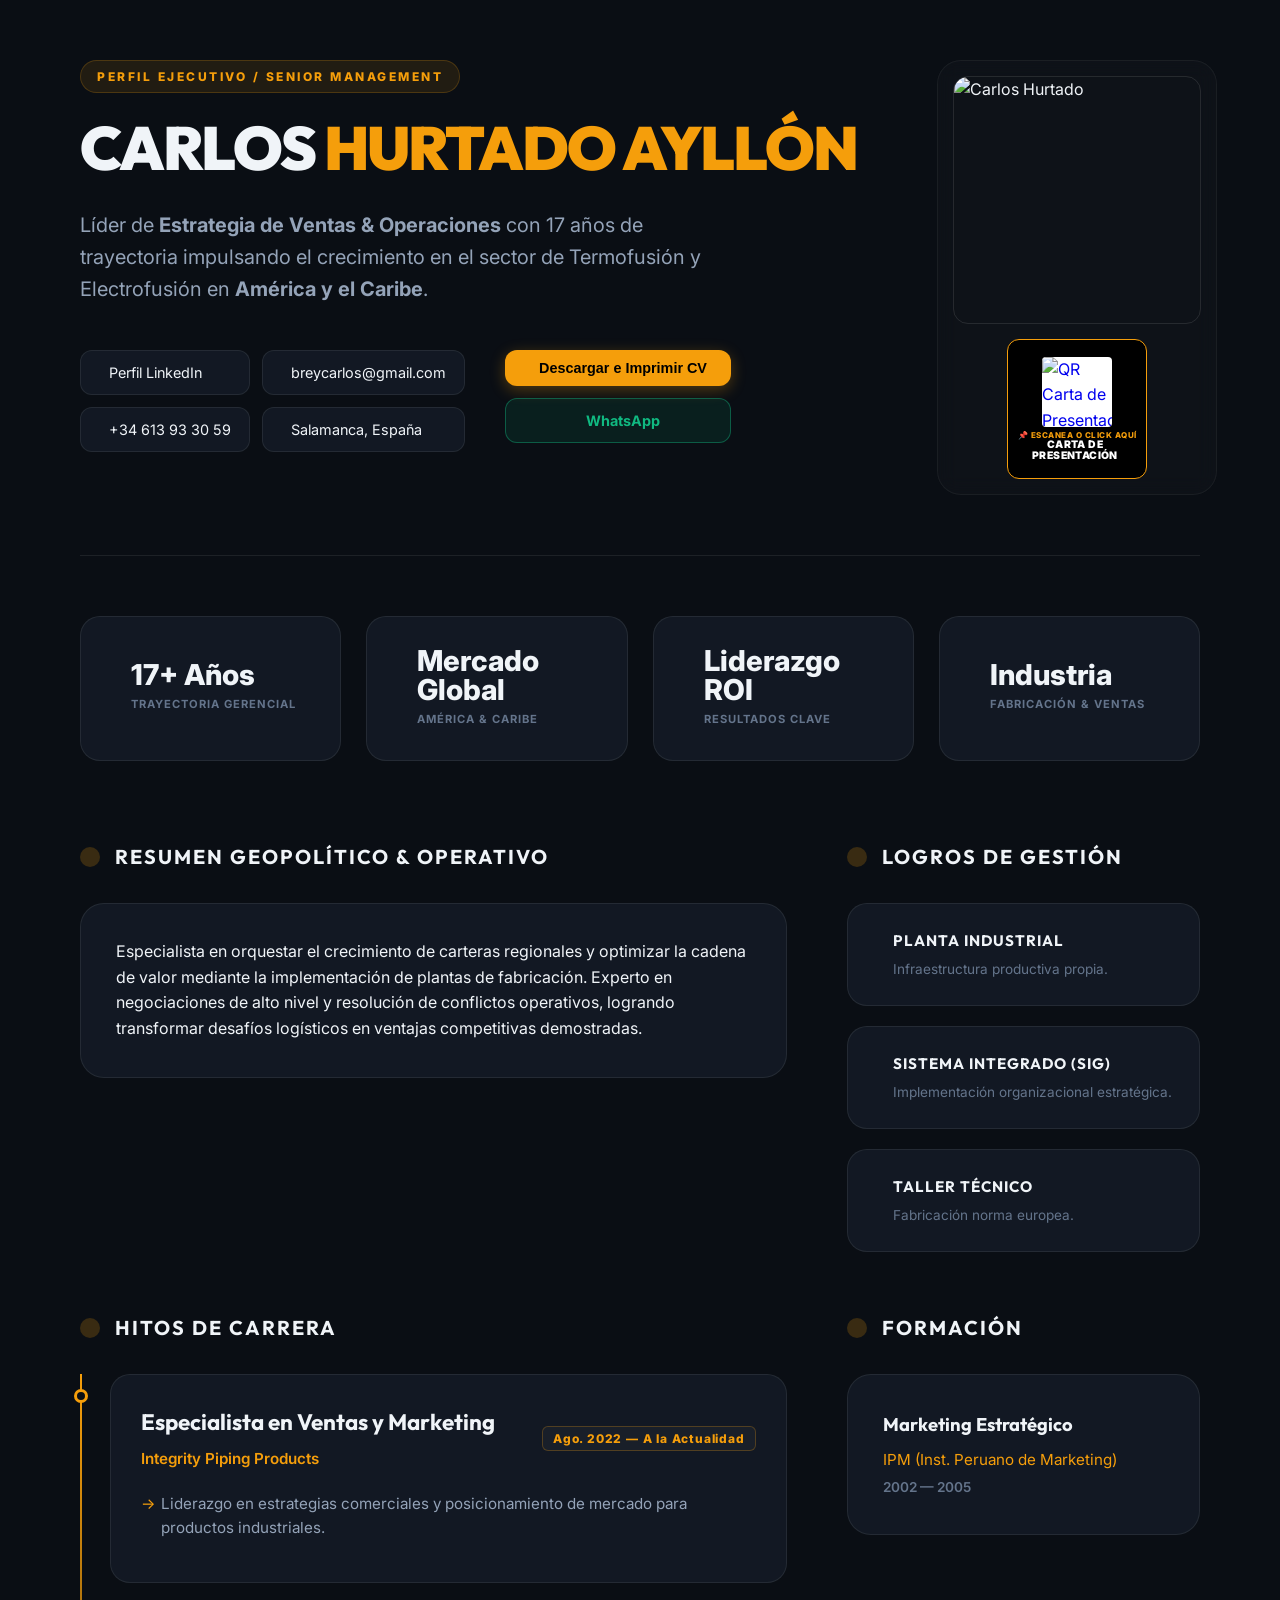
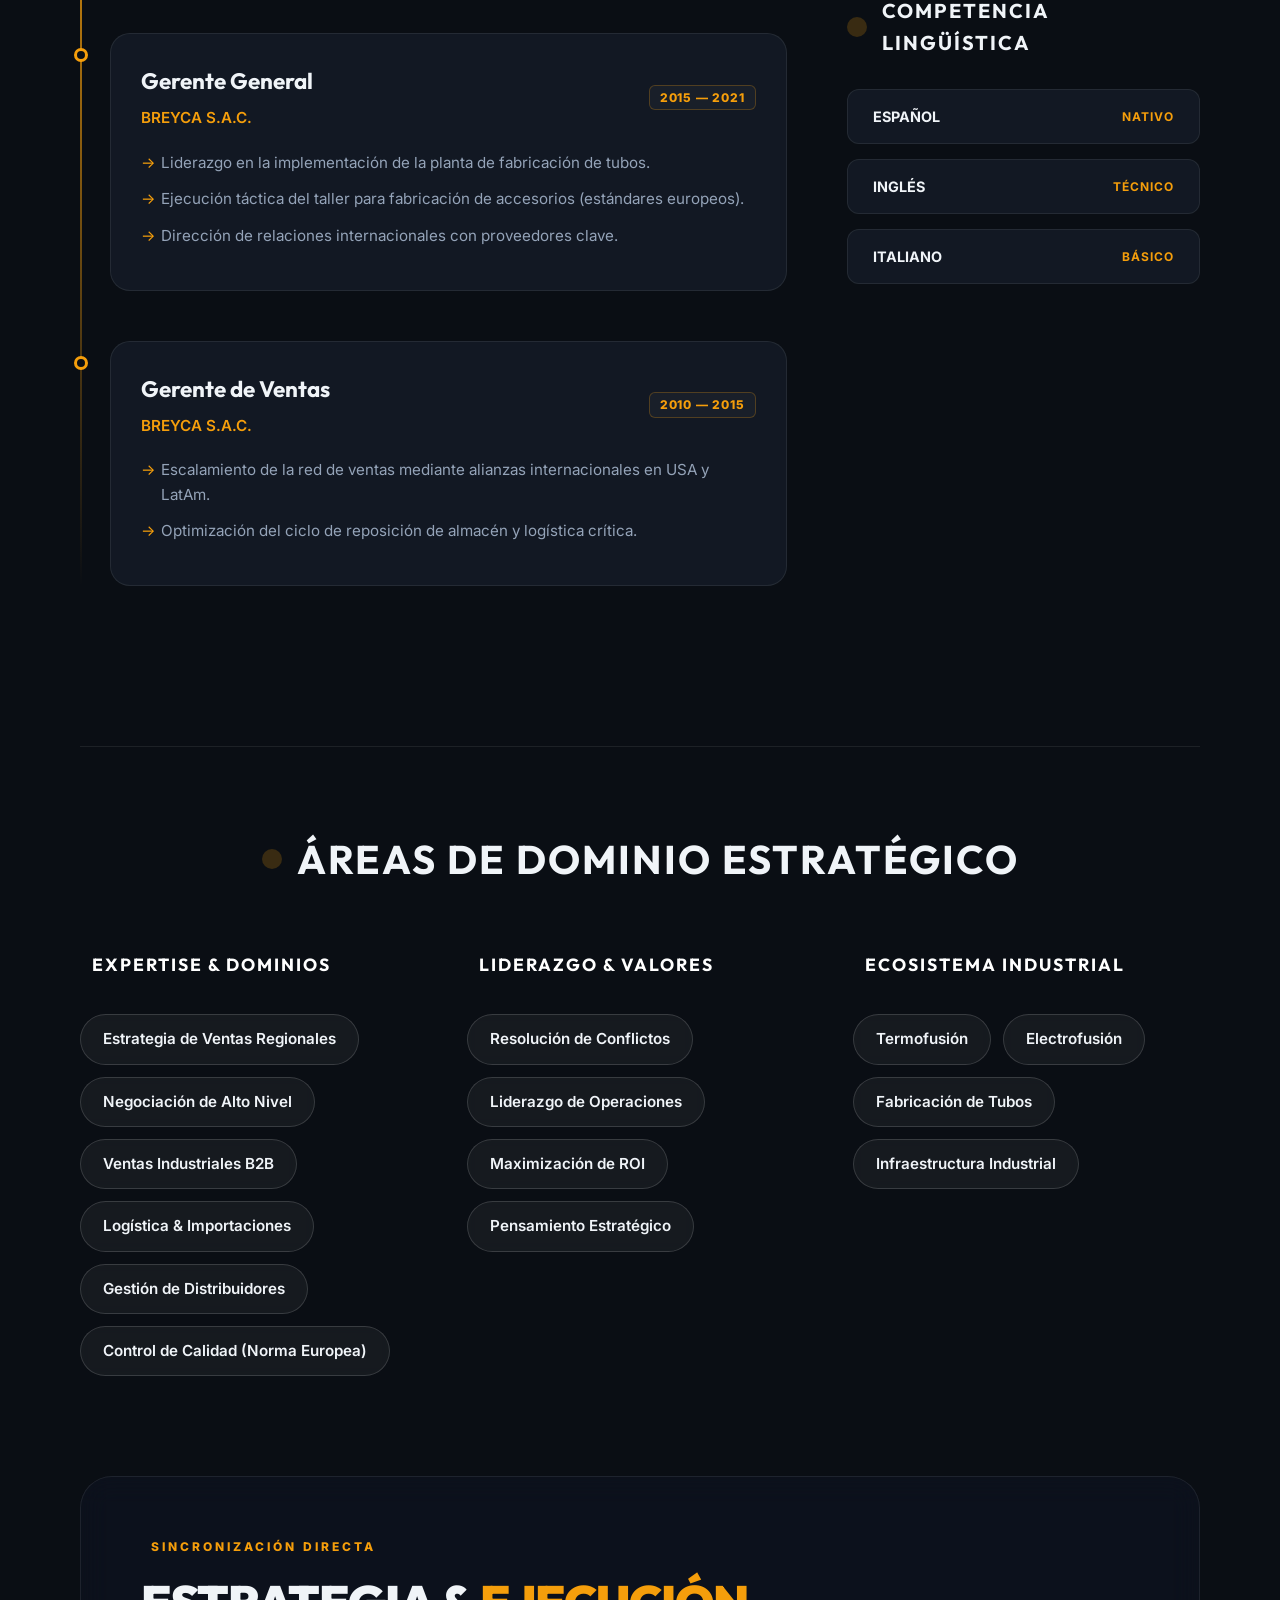
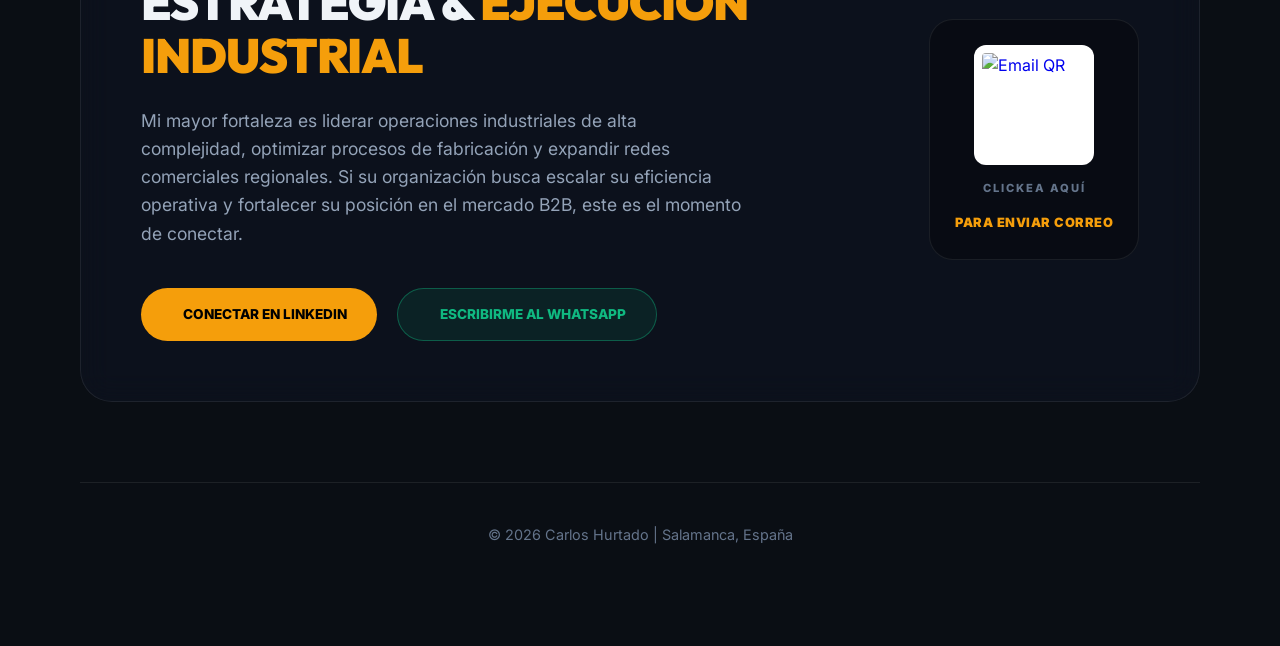
==== commit bff8eb39: "Update index.html" ====
--- a/index.html
+++ b/index.html
@@ -82,6 +82,8 @@
                 </div>
             </div>
 
+        </div><!-- /#section-hero CLOSE -->
+
         <!-- Metric Cards Grid -->
         <div class="metrics-grid" id="section-metrics">
             <div class="metric-card">
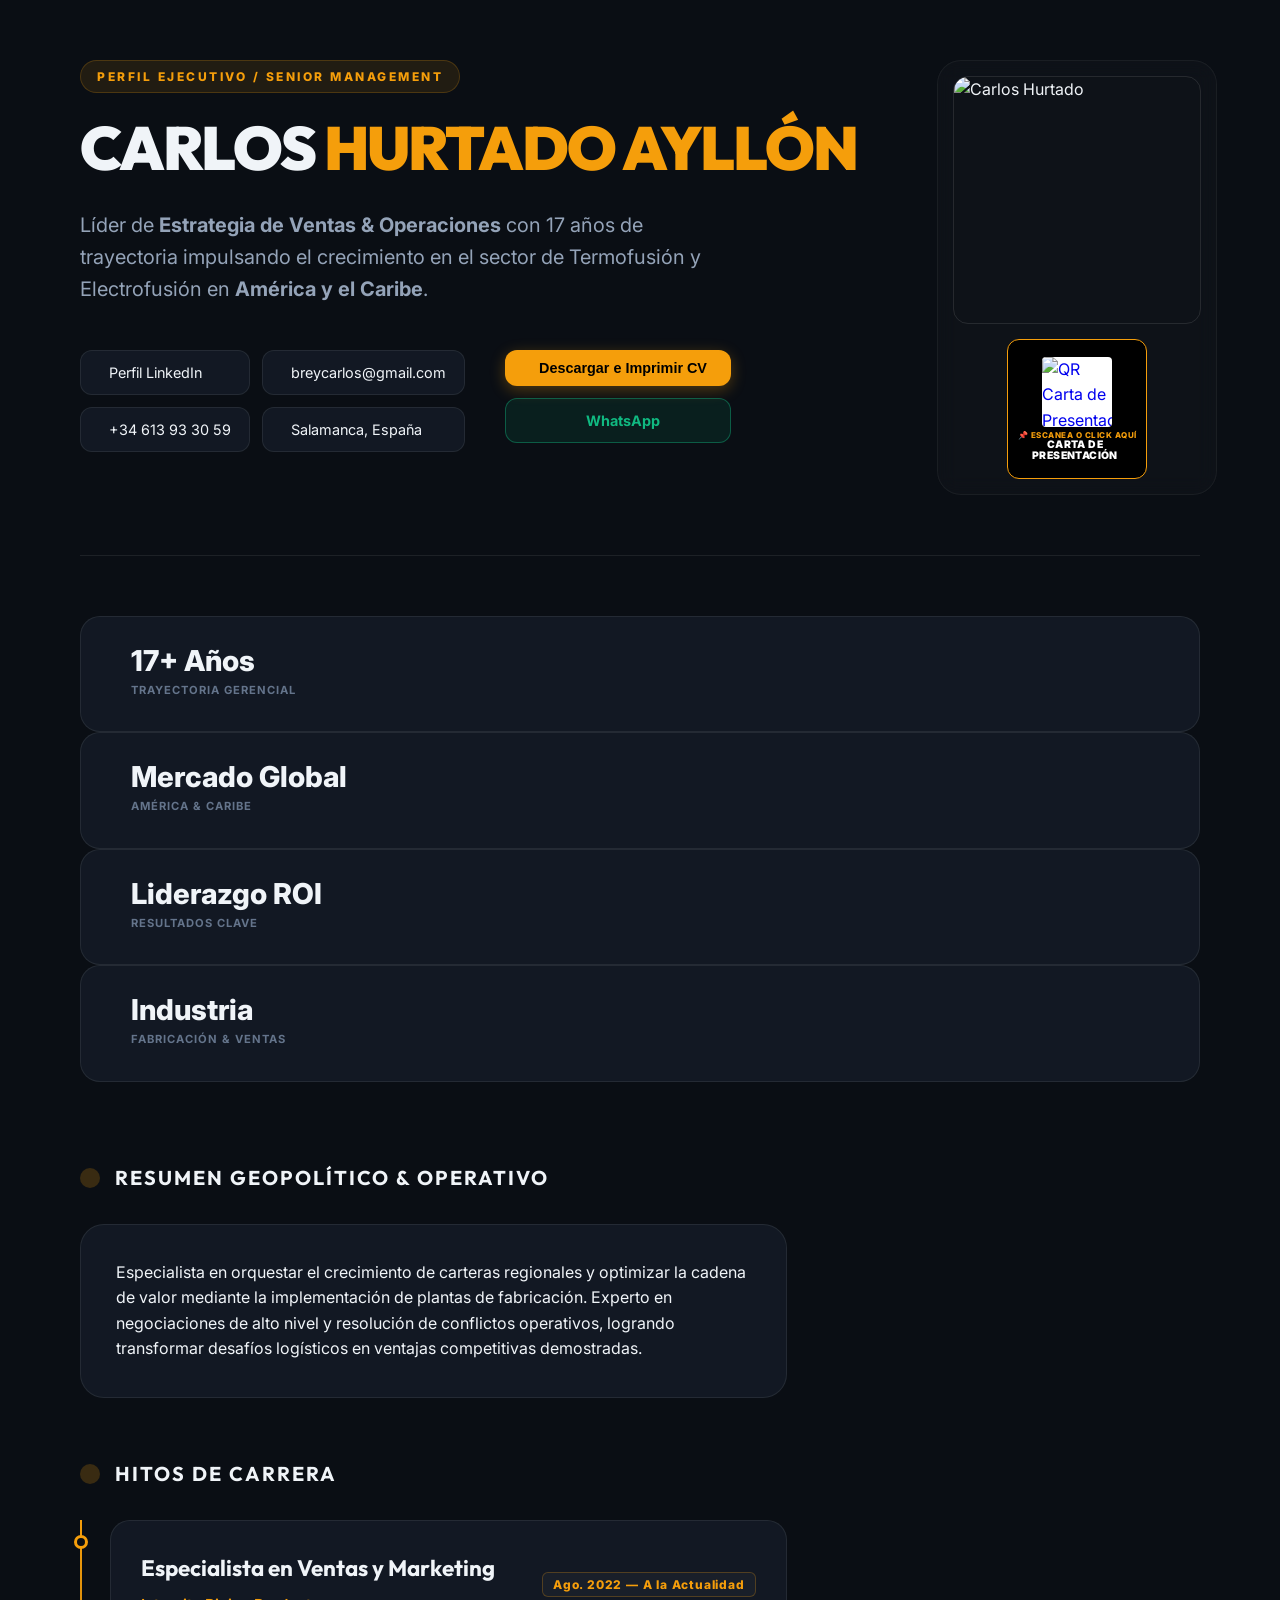
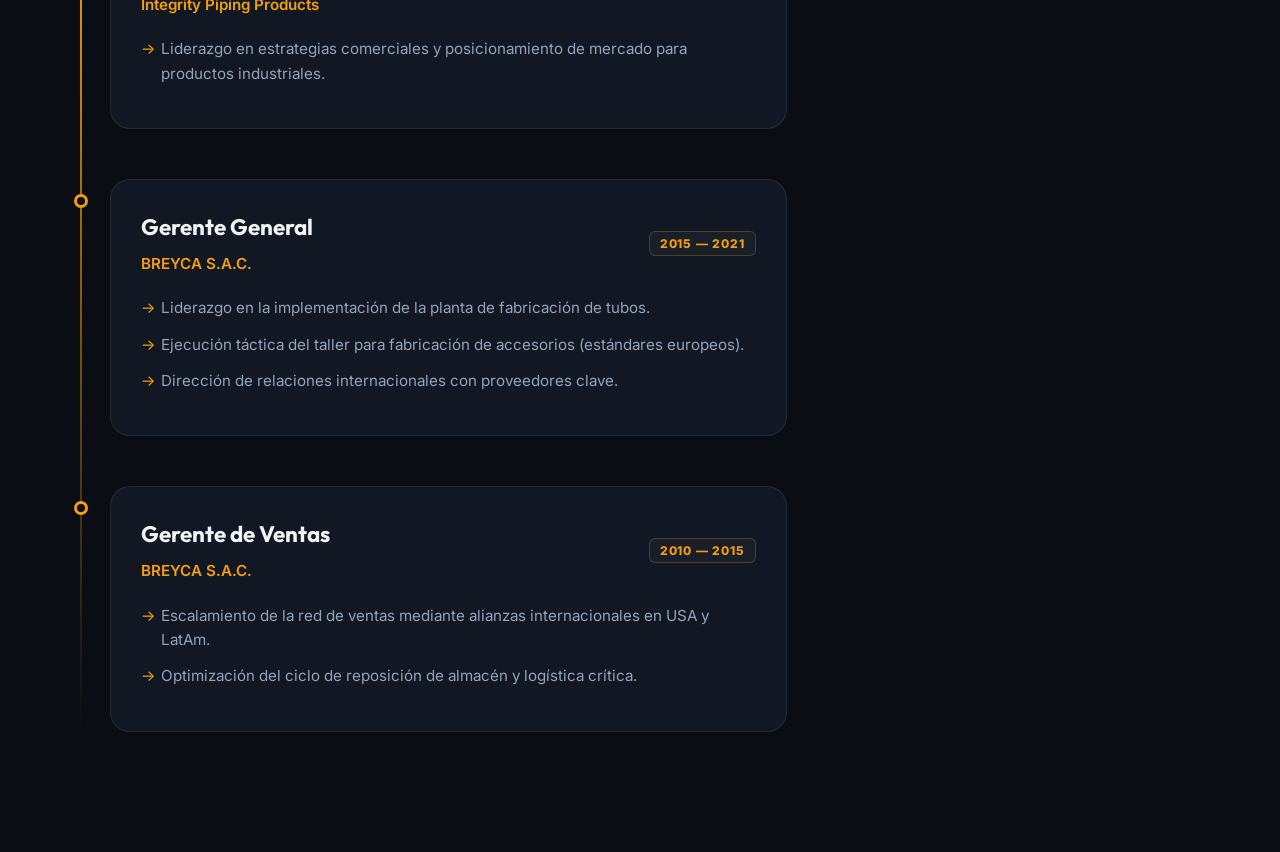
==== commit 1a1f238d: "Update index.html" ====
--- a/index.html
+++ b/index.html
@@ -11,7 +11,13 @@
     <!-- Ionicons -->
     <script type="module" src="https://unpkg.com/ionicons@7.1.0/dist/ionicons/ionicons.esm.js"></script>
     <script nomodule src="https://unpkg.com/ionicons@7.1.0/dist/ionicons/ionicons.js"></script>
+    <!-- Favicon & App Icons -->
+    <link rel="icon" type="image/png" sizes="32x32" href="favicon-32.png">
+    <link rel="apple-touch-icon" sizes="180x180" href="apple-touch-icon.png">
+    <link rel="icon" type="image/png" sizes="192x192" href="favicon-192.png">
+    <link rel="icon" type="image/png" sizes="512x512" href="favicon-512.png">
     <link rel="stylesheet" href="style.css?v=6.0">
+
 </head>
 <body class="dark-theme tab-perfil">
     <div class="web-cv-container">
--- a/style.css
+++ b/style.css
@@ -855,37 +855,53 @@
     .job-title-group h3 { font-size: 1.1rem; }
     .job-header { flex-direction: column; gap: 10px; }
 
-    /* TABS LOGIC - 2 TABS EXTREMELY SPECIFIC */
-    /* Tab 1: PERFIL */
-    body.tab-perfil .sidebar-column,
-    body.tab-perfil #section-skills,
-    body.tab-perfil .executive-synchro-footer {
-        display: none !important;
-    }
-
-    body.tab-perfil #section-hero,
-    body.tab-perfil .metrics-grid,
-    body.tab-perfil .main-column {
-        display: block !important;
-    }
-
-    /* Tab 2: CAMPOS */
-    body.tab-campos #section-hero,
-    body.tab-campos .metrics-grid,
-    body.tab-campos .main-column {
-        display: none !important;
-    }
-
-    body.tab-campos .sidebar-column,
-    body.tab-campos #section-skills {
-        display: block !important;
-    }
-    
-    body.tab-campos .executive-synchro-footer {
-        display: flex !important;
-        margin-top: 0;
-    }
-    
     /* ALWAYS hide print breaks on mobile */
     .print-page-break { display: none !important; }
 }
+
+/* ===================================================
+   TAB SYSTEM - GLOBAL (funciona en cualquier viewport)
+   tab-perfil: muestra Hero + Métricas + columnas principales
+   tab-campos: muestra columnas laterales + Áreas de Dominio
+   =================================================== */
+
+/* TAB PERFIL: ocultar columnas laterales y skills */
+body.tab-perfil .sidebar-column,
+body.tab-perfil #section-skills,
+body.tab-perfil .executive-synchro-footer {
+    display: none !important;
+}
+
+body.tab-perfil #section-hero,
+body.tab-perfil #section-metrics,
+body.tab-perfil .main-column {
+    display: block !important;
+}
+
+body.tab-perfil .metrics-grid {
+    display: flex !important;
+}
+
+/* TAB MÁS INFO: ocultar hero/métricas/columnas principales, mostrar laterales */
+body.tab-campos #section-hero,
+body.tab-campos #section-metrics,
+body.tab-campos .main-column {
+    display: none !important;
+}
+
+body.tab-campos .metrics-grid {
+    display: none !important;
+}
+
+body.tab-campos .sidebar-column {
+    display: block !important;
+}
+
+body.tab-campos #section-skills {
+    display: block !important;
+}
+
+body.tab-campos .executive-synchro-footer {
+    display: flex !important;
+}
+
